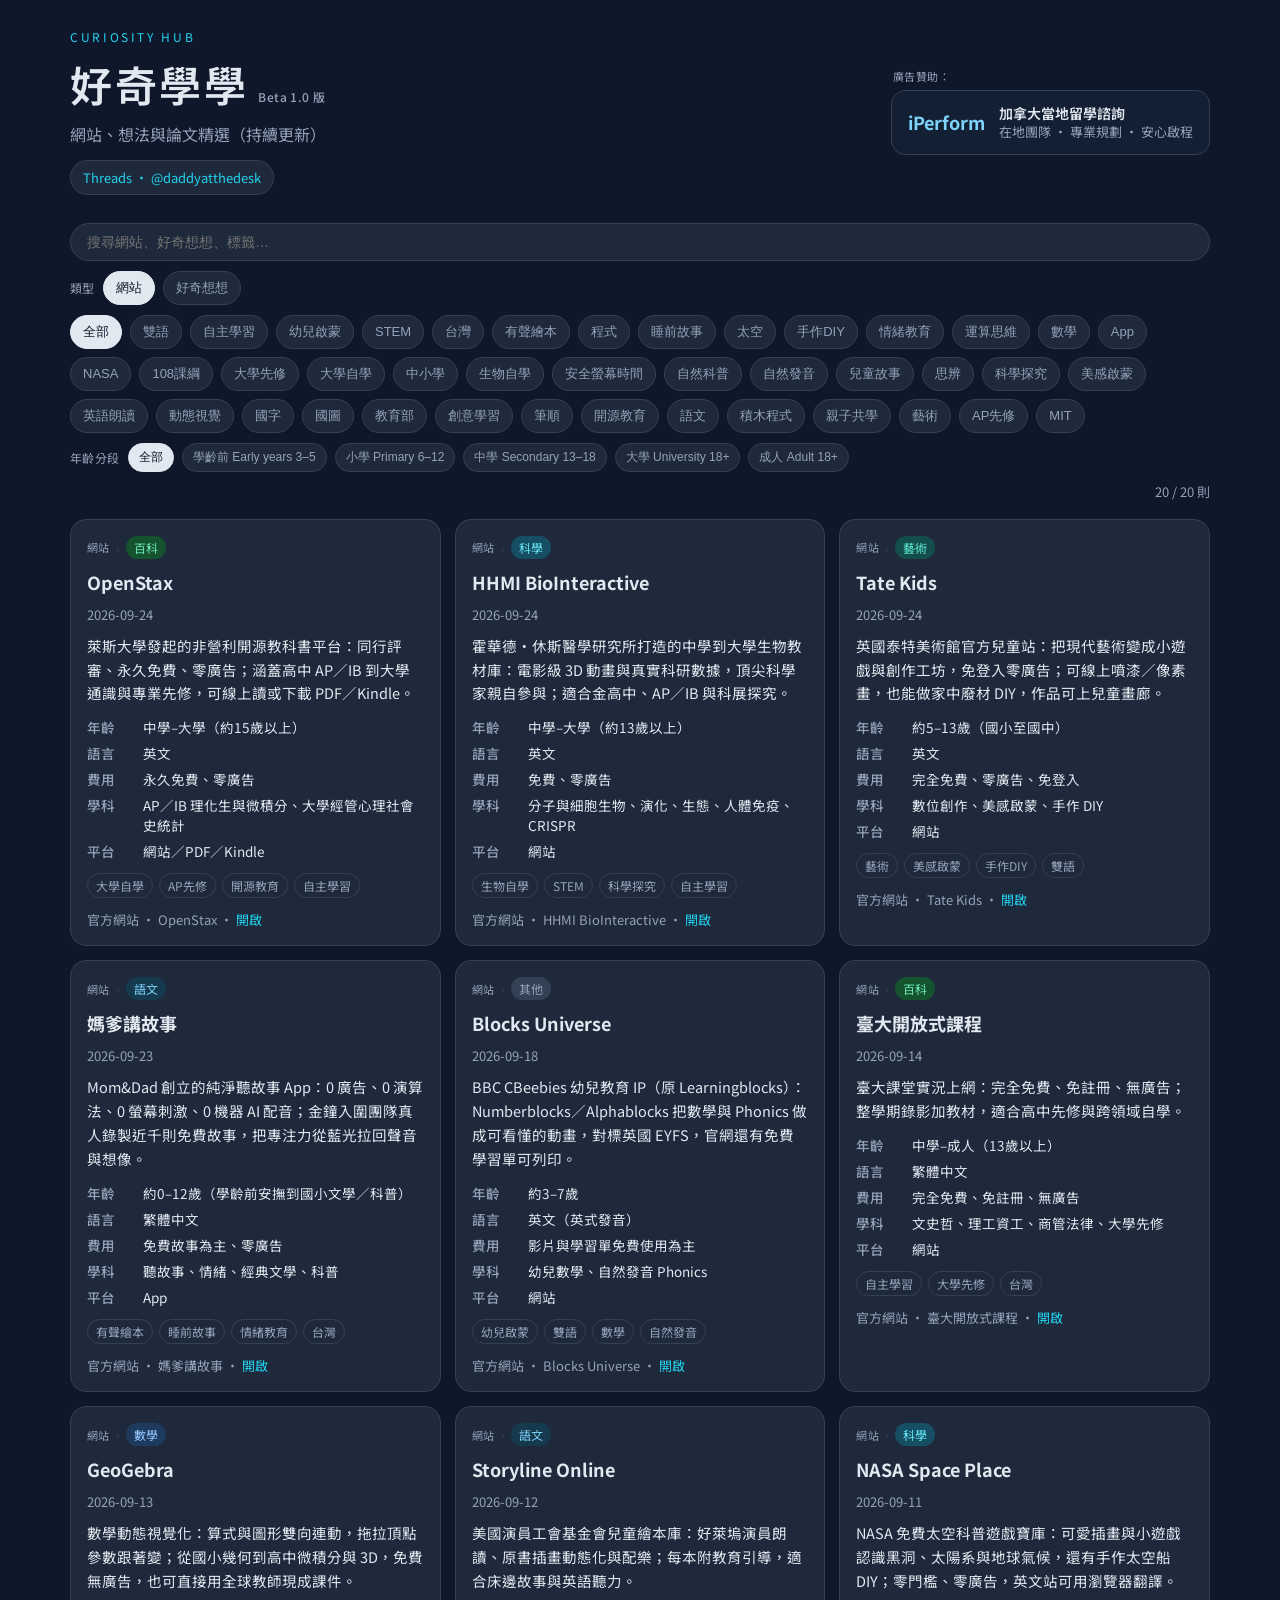
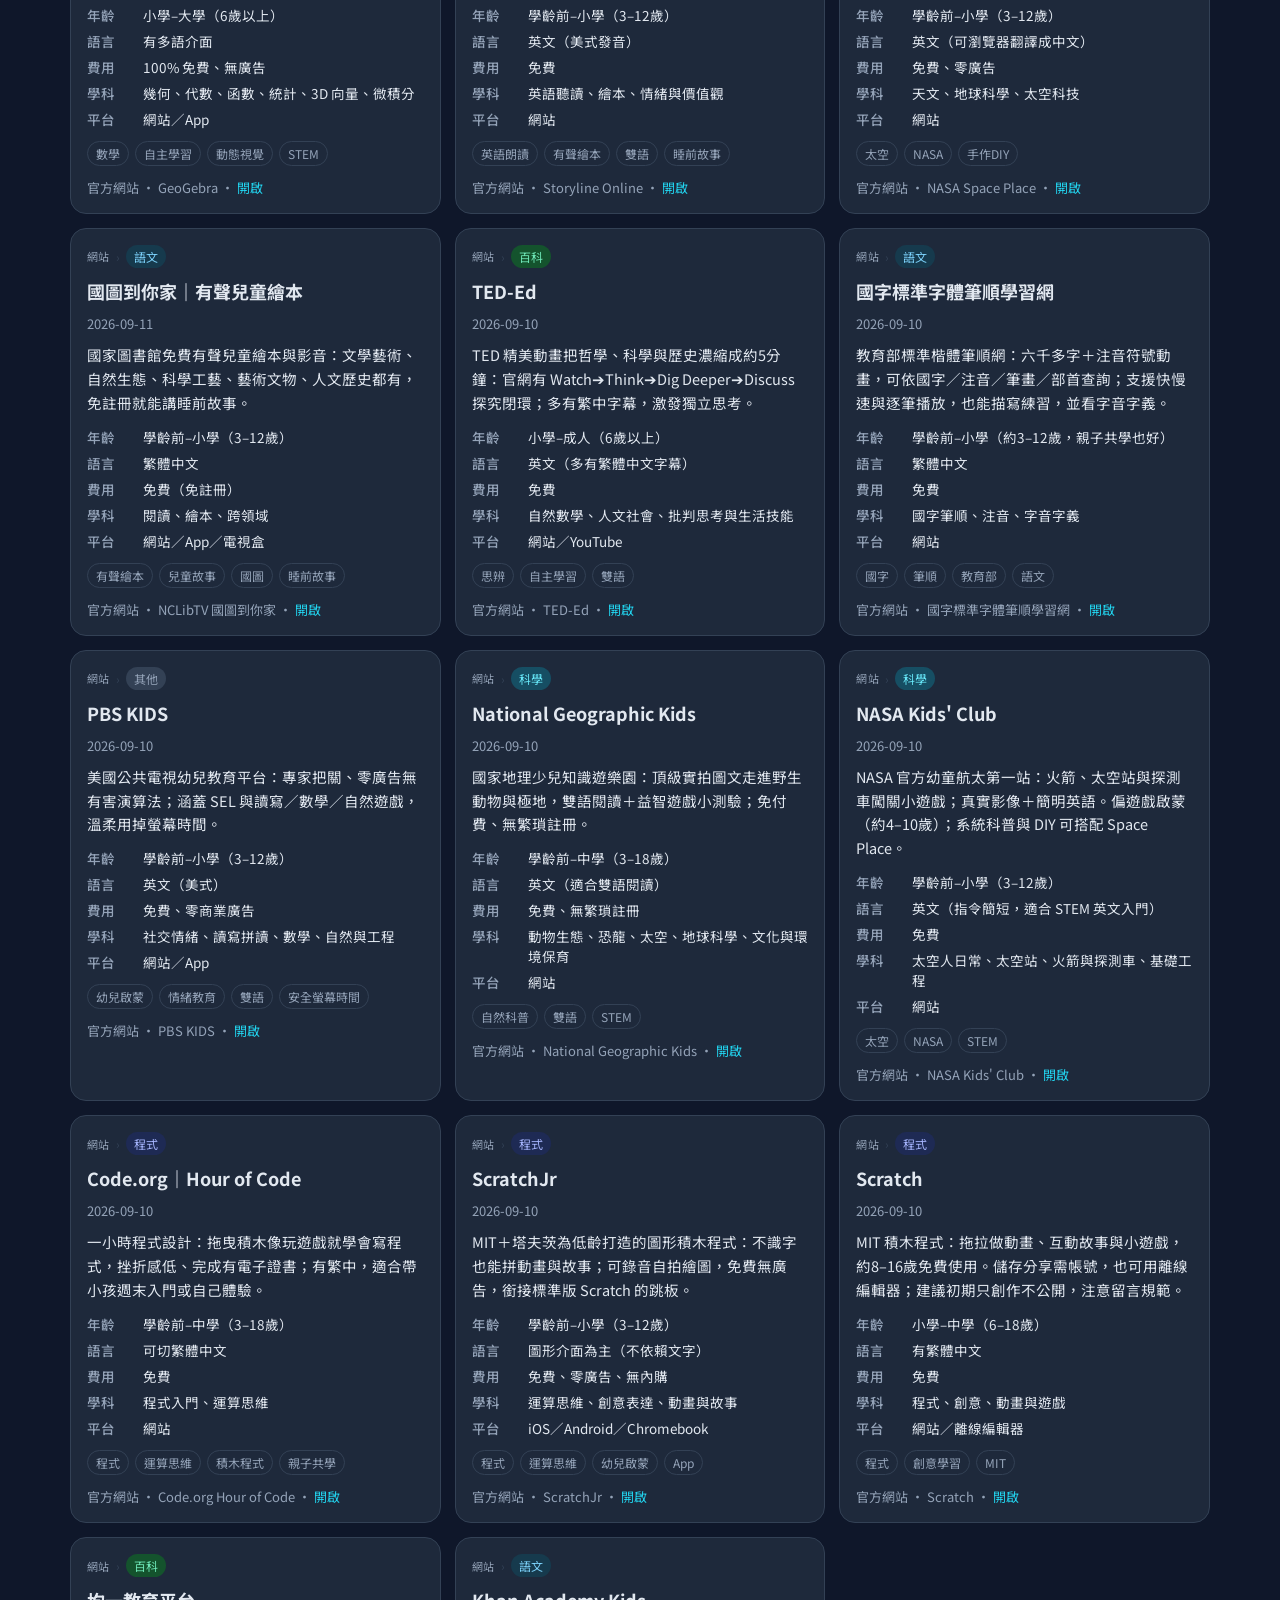
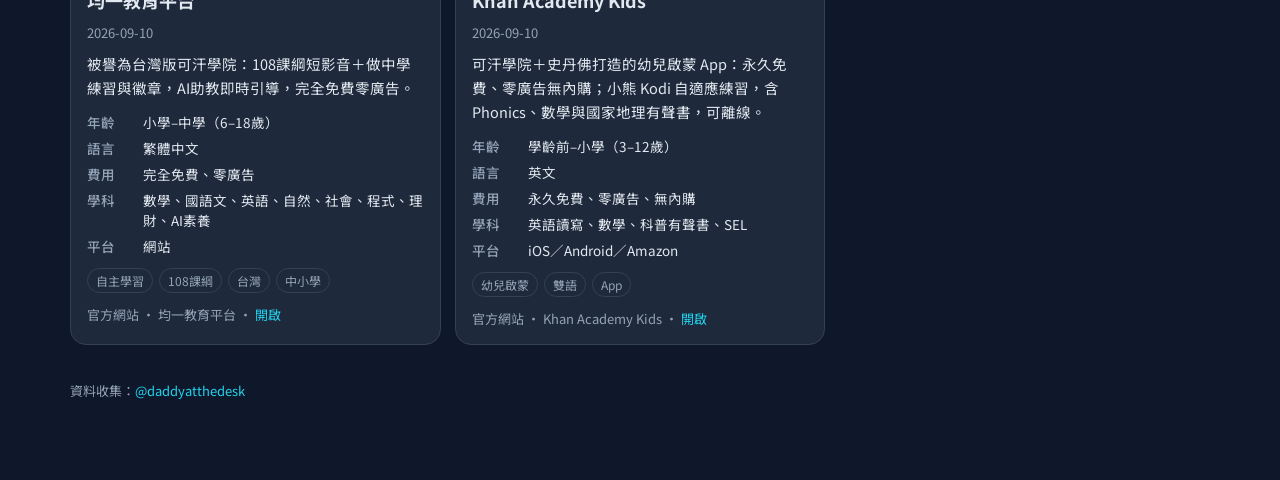
==== index.html @ 2dad5dd7 "feat: 上架 HHMI BioInteractive 與 OpenStax（Threads 今日已刊） 每日輪播同步：Threads @daddyatthedesk 已刊登兩站，設為 recomm" ====
<!DOCTYPE html>
<html lang="zh-Hant">
<head>
  <meta charset="UTF-8" />
  <meta name="viewport" content="width=device-width, initial-scale=1" />
  <title>好奇學學 · Curiosity Hub</title>
  <meta name="description" content="兒童、中小學自學與知識網站精選（持續更新）" />
  <link rel="canonical" href="https://curiosityhub.webca.com/" />
  <meta property="og:type" content="website" />
  <meta property="og:site_name" content="好奇學學 Curiosity Hub" />
  <meta property="og:locale" content="zh_TW" />
  <meta property="og:url" content="https://curiosityhub.webca.com/" />
  <meta property="og:title" content="好奇學學 · Curiosity Hub" />
  <meta property="og:description" content="兒童、中小學自學與知識網站精選（持續更新）" />
  <meta property="og:image" content="https://curiosityhub.webca.com/og.jpg" />
  <meta property="og:image:type" content="image/jpeg" />
  <meta property="og:image:width" content="1200" />
  <meta property="og:image:height" content="630" />
  <meta property="og:image:alt" content="Curiosity Hub 好奇學學" />
  <meta name="twitter:card" content="summary_large_image" />
  <meta name="twitter:title" content="好奇學學 · Curiosity Hub" />
  <meta name="twitter:description" content="兒童、中小學自學與知識網站精選（持續更新）" />
  <meta name="twitter:image" content="https://curiosityhub.webca.com/og.jpg" />
  <link rel="preconnect" href="https://fonts.googleapis.com" />
  <link rel="preconnect" href="https://fonts.gstatic.com" crossorigin />
  <link href="https://fonts.googleapis.com/css2?family=Noto+Sans+TC:wght@400;500;600;700&display=swap" rel="stylesheet" />
  <link rel="stylesheet" href="styles.css?v=54" />
  <script type="text/javascript">
    (function(c,l,a,r,i,t,y){
      c[a]=c[a]||function(){(c[a].q=c[a].q||[]).push(arguments)};
      t=l.createElement(r);t.async=1;t.src="https://www.clarity.ms/tag/"+i;
      y=l.getElementsByTagName(r)[0];y.parentNode.insertBefore(t,y);
    })(window, document, "clarity", "script", "ykyc9cb3dd");
  </script>
</head>
<body>
  <div class="wrap">
    <header>
      <div class="brand">
        <div class="kicker">CURIOSITY HUB</div>
        <div class="title-row">
          <h1>好奇學學</h1>
          <span class="beta">Beta 1.0 版</span>
        </div>
        <p class="subtitle">網站、想法與論文精選（持續更新）</p>
        <a class="social" href="https://www.threads.com/@daddyatthedesk" target="_blank" rel="noopener">Threads · @daddyatthedesk</a>
      </div>
      <div class="partner-wrap">
        <span class="partner-kicker">廣告贊助：</span>
        <a class="partner" href="https://www.iperform.com/?utm_source=curiosityhub" target="_blank" rel="noopener">
          <span class="partner-name">iPerform</span>
          <span class="partner-copy">
            <strong>加拿大當地留學諮詢</strong>
            在地團隊 · 專業規劃 · 安心啟程
          </span>
        </a>
      </div>
    </header>
    <div class="toolbar">
      <input class="search" id="q" placeholder="搜尋網站、好奇想想、標籤…" />
      <div class="kind-row">
        <span class="age-label">類型</span>
        <div class="chips kinds" id="kinds"></div>
      </div>
      <div class="chips" id="chips"></div>
      <div class="age-row" id="ageRow">
        <span class="age-label">年齡分段</span>
        <div class="chips ages" id="ages"></div>
      </div>
      <div class="stats" id="stats"></div>
    </div>
    <div class="list" id="list"></div>
    <footer>資料收集：<a href="https://www.threads.com/@daddyatthedesk" target="_blank" rel="noopener">@daddyatthedesk</a></footer>
  </div>
  <script src="app.js?v=54"></script>
</body>
</html>
---- styles.css ----
:root {
  --bg: #0f172a;
  --paper: #1e293b;
  --ink: #e2e8f0;
  --muted: #94a3b8;
  --line: #334155;
  --accent: #22d3ee;
  --accent-soft: #164e63;
  --科學: #67e8f9;
  --數學: #93c5fd;
  --語文: #7dd3fc;
  --社會: #c4b5fd;
  --藝術: #5eead4;
  --程式: #a5b4fc;
  --百科: #6ee7b7;
  --其他: #94a3b8;
}
* { box-sizing: border-box; }
html, body { margin: 0; padding: 0; }
html { color-scheme: dark; }
body {
  font-family: "Noto Sans TC", "PingFang TC", "Helvetica Neue", Arial, sans-serif;
  background: radial-gradient(1200px 600px at 10% -10%, #1e3a4c 0%, transparent 55%), var(--bg);
  color: var(--ink);
  min-height: 100vh;
}
.wrap { max-width: 1180px; margin: 0 auto; padding: 28px 20px 80px; }
header { margin-bottom: 28px; display: flex; align-items: center; justify-content: space-between; gap: 20px; }
.brand { min-width: 0; flex: 0 1 auto; }
.partner-wrap { margin-left: auto; min-width: 280px; max-width: 420px; }
.partner-kicker { display: block; font-family: "Noto Sans TC", "PingFang TC", "Helvetica Neue", Arial, sans-serif; font-size: 11px; color: var(--muted); letter-spacing: 0.04em; margin: 0 0 6px 2px; }
.partner { display: flex; align-items: center; gap: 14px; text-decoration: none; color: var(--ink); background: #132033; border: 1px solid var(--line); border-radius: 14px; padding: 12px 16px; }
.partner-name { font-family: "Noto Sans TC", "PingFang TC", "Helvetica Neue", Arial, sans-serif; font-size: 18px; font-weight: 700; color: #7dd3fc; white-space: nowrap; }
.partner-copy { font-family: "Noto Sans TC", "PingFang TC", "Helvetica Neue", Arial, sans-serif; font-size: 13px; color: var(--muted); line-height: 1.45; }
.partner-copy strong { display: block; color: var(--ink); font-weight: 600; font-size: 14px; }
.partner:hover { border-color: var(--accent); }
.social { display: inline-block; font-family: "Noto Sans TC", "PingFang TC", "Helvetica Neue", Arial, sans-serif; font-size: 13px; color: var(--accent); text-decoration: none; border: 1px solid var(--line); background: var(--paper); border-radius: 999px; padding: 7px 12px; white-space: nowrap; margin-top: 12px; }
.kicker { letter-spacing: 0.22em; text-transform: uppercase; font-size: 12px; color: var(--accent); font-family: "Noto Sans TC", "PingFang TC", "Helvetica Neue", Arial, sans-serif; margin-bottom: 8px; }
.title-row { display: flex; align-items: baseline; gap: 10px; flex-wrap: wrap; margin: 0 0 8px; }
h1 { font-size: 42px; font-weight: 600; margin: 0; letter-spacing: 0.06em; }
.beta {
  font-family: "Noto Sans TC", "PingFang TC", "Helvetica Neue", Arial, sans-serif;
  font-size: 12px;
  font-weight: 500;
  color: var(--muted);
  letter-spacing: 0.04em;
  white-space: nowrap;
}
.subtitle { color: var(--muted); font-size: 16px; line-height: 1.6; margin: 0; }
.toolbar { display: flex; flex-wrap: wrap; gap: 10px; align-items: center; margin: 28px 0 18px; font-family: "Noto Sans TC", "PingFang TC", "Helvetica Neue", Arial, sans-serif; }
.search { flex: 1 1 240px; border: 1px solid var(--line); background: var(--paper); border-radius: 999px; padding: 10px 16px; font-size: 14px; color: var(--ink); outline: none; }
.chips { display: flex; flex-wrap: wrap; gap: 8px; flex: 1 1 100%; }
.chip { border: 1px solid var(--line); background: var(--paper); color: var(--muted); border-radius: 999px; padding: 7px 12px; font-size: 13px; cursor: pointer; }
.chip.active { background: var(--ink); color: var(--bg); border-color: var(--ink); }
.kind-row, .age-row { width: 100%; display: flex; flex-wrap: wrap; gap: 8px; align-items: center; }
.age-label { font-size: 12px; color: var(--muted); letter-spacing: 0.04em; white-space: nowrap; }
.chips.kinds, .chips.ages { width: auto; flex: 1; }
.chips.ages .chip { font-size: 12px; padding: 5px 10px; }
.stats { color: var(--muted); font-size: 13px; margin-left: auto; }
.list { display: grid; grid-template-columns: repeat(3, minmax(0, 1fr)); gap: 14px; }
@media (max-width: 900px) {
  .list { grid-template-columns: repeat(2, minmax(0, 1fr)); }
  header { flex-wrap: wrap; align-items: flex-start; }
  .partner-wrap { flex: 1 1 100%; margin-left: 0; max-width: none; }
}
@media (max-width: 560px) { .list { grid-template-columns: 1fr; } }
.card { background: var(--paper); border: 1px solid var(--line); border-radius: 16px; padding: 16px; min-width: 0; }
.card-top { display: flex; gap: 10px; align-items: baseline; flex-wrap: wrap; }
.badge-path { display: inline-flex; align-items: center; gap: 6px; }
.path-kind { font-family: "Noto Sans TC", "PingFang TC", "Helvetica Neue", Arial, sans-serif; font-size: 11px; color: var(--muted); letter-spacing: 0.04em; }
.path-sep { color: var(--line); font-size: 12px; }
.badge { font-family: "Noto Sans TC", "PingFang TC", "Helvetica Neue", Arial, sans-serif; font-size: 12px; padding: 3px 8px; border-radius: 999px; background: var(--accent-soft); color: var(--accent); }
.badge.科學 { background: #164e63; color: var(--科學); }
.badge.數學 { background: #1e3a5f; color: var(--數學); }
.badge.語文 { background: #163a4d; color: var(--語文); }
.badge.社會 { background: #2e2654; color: var(--社會); }
.badge.藝術 { background: #134e4a; color: var(--藝術); }
.badge.程式 { background: #1e2a54; color: var(--程式); }
.badge.百科 { background: #14532d; color: var(--百科); }
.badge.其他 { background: #334155; color: var(--其他); }
.badge.想想 { background: #3b2a12; color: #fbbf24; }
.title { font-size: 18px; margin: 0; flex: 1 1 100%; }
.title a { color: inherit; text-decoration: none; }
.title a:hover { color: var(--accent); }
.date { color: var(--muted); font-size: 13px; font-family: "Noto Sans TC", "PingFang TC", "Helvetica Neue", Arial, sans-serif; }
.summary { margin: 10px 0 0; line-height: 1.65; font-size: 14.5px; }
.more { margin: 10px 0 0; font-family: "Noto Sans TC", "PingFang TC", "Helvetica Neue", Arial, sans-serif; font-size: 13px; }
.more a { color: var(--accent); text-decoration: none; }
.facts { margin-top: 12px; display: grid; gap: 6px; font-family: "Noto Sans TC", "PingFang TC", "Helvetica Neue", Arial, sans-serif; font-size: 13.5px; }
.facts div { display: grid; grid-template-columns: 48px 1fr; gap: 8px; }
.facts b { color: var(--muted); font-weight: 500; }
.tags { margin-top: 12px; display: flex; gap: 6px; flex-wrap: wrap; }
.tag { font-size: 12px; color: var(--muted); border: 1px solid var(--line); border-radius: 999px; padding: 3px 8px; font-family: "Noto Sans TC", "PingFang TC", "Helvetica Neue", Arial, sans-serif; background: transparent; cursor: pointer; }
.source { margin-top: 12px; font-size: 13px; color: var(--muted); }
.source a { color: var(--accent); text-decoration: none; }
.empty { grid-column: 1 / -1; background: var(--paper); border: 1px dashed var(--line); border-radius: 16px; padding: 36px 24px; text-align: center; }
footer { margin-top: 36px; color: var(--muted); font-size: 13px; }
footer a { color: var(--accent); text-decoration: none; }
.reader-wrap { max-width: 680px; padding-top: 8px; }
.back { margin: 0 0 18px; font-family: "Noto Sans TC", "PingFang TC", "Helvetica Neue", Arial, sans-serif; font-size: 14px; }
.back a { color: var(--accent); text-decoration: none; }
.reader h1 { font-size: 30px; line-height: 1.4; margin: 12px 0 10px; letter-spacing: 0.02em; font-weight: 600; }
.share-row { display: flex; flex-wrap: wrap; gap: 8px; margin: 0 0 18px; }
.share-btn {
  font-family: "Noto Sans TC", "PingFang TC", "Helvetica Neue", Arial, sans-serif;
  font-size: 13px;
  color: var(--accent);
  background: var(--paper);
  border: 1px solid var(--line);
  border-radius: 999px;
  padding: 6px 12px;
  cursor: pointer;
}
.share-btn:hover { border-color: var(--accent); }
.share-btn.done { color: #6ee7b7; border-color: #14532d; }
.article-body { font-size: 17.5px; line-height: 1.95; margin-top: 8px; letter-spacing: 0.02em; color: #e8eef6; }
.article-body p { margin: 0 0 1.35em; }
.article-body .thought-lead {
  font-size: 1.18em;
  font-weight: 600;
  line-height: 1.55;
  margin: 1.4em 0 1em;
  color: var(--ink);
}
.article-body .thought-key {
  margin: 1.75em 0 0.65em;
  font-size: 1.05em;
  line-height: 1.6;
}
.article-body .thought-key strong { font-weight: 700; }

.article-body .thought-table-wrap { overflow-x: auto; margin: 0 0 1.35em; }
.article-body .thought-table {
  width: 100%; border-collapse: collapse; font-size: 0.92em; line-height: 1.55;
}
.article-body .thought-table th,
.article-body .thought-table td {
  border: 1px solid rgba(255,255,255,0.14); padding: 0.55em 0.7em; text-align: left; vertical-align: top;
}
.article-body .thought-table th { background: rgba(255,255,255,0.06); font-weight: 700; }
.article-body .thought-table td:first-child { font-weight: 600; white-space: nowrap; }

.reader .source {
  margin-top: 2em;
  padding-top: 1.25em;
  border-top: 1px solid var(--line);
  font-size: 14px;
  line-height: 1.6;
}
.reader .facts { margin-bottom: 8px; }
@media (max-width: 560px) {
  .reader h1 { font-size: 26px; }
  .article-body { font-size: 16.5px; line-height: 1.9; }
}
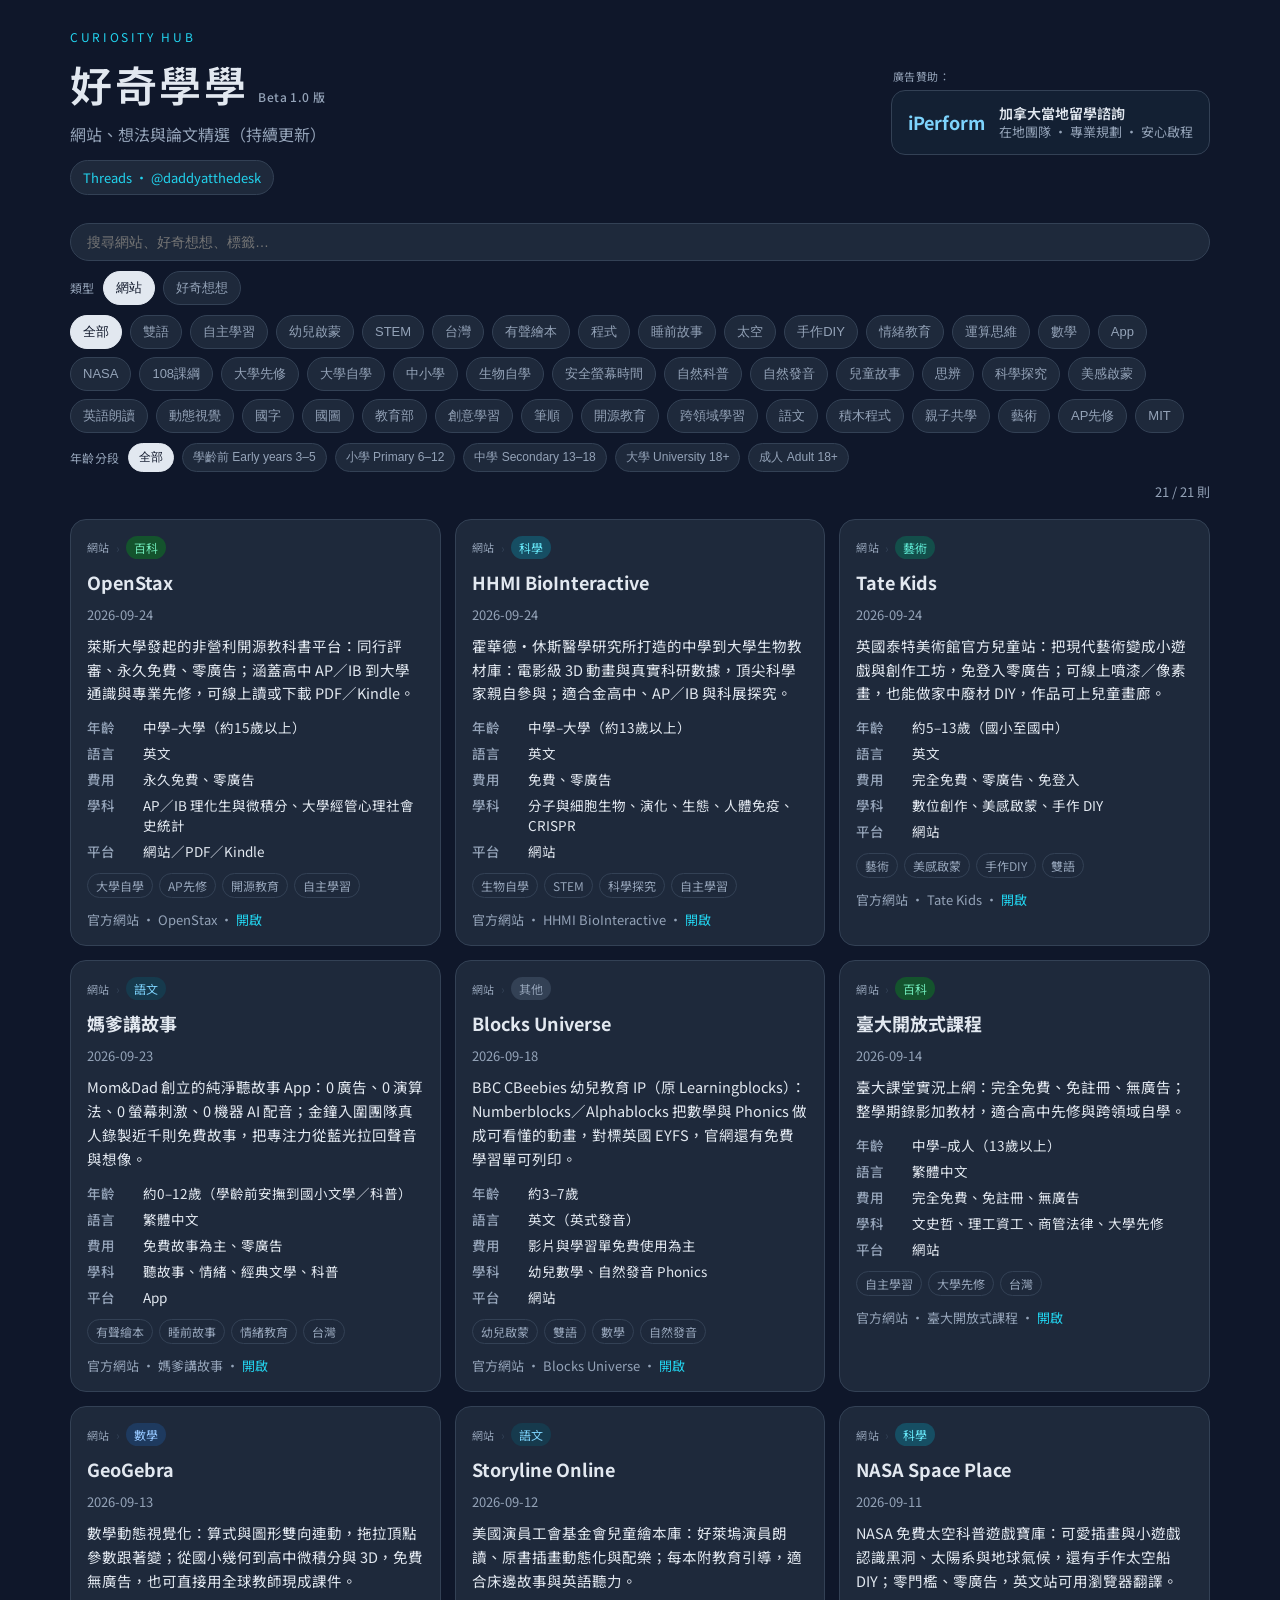
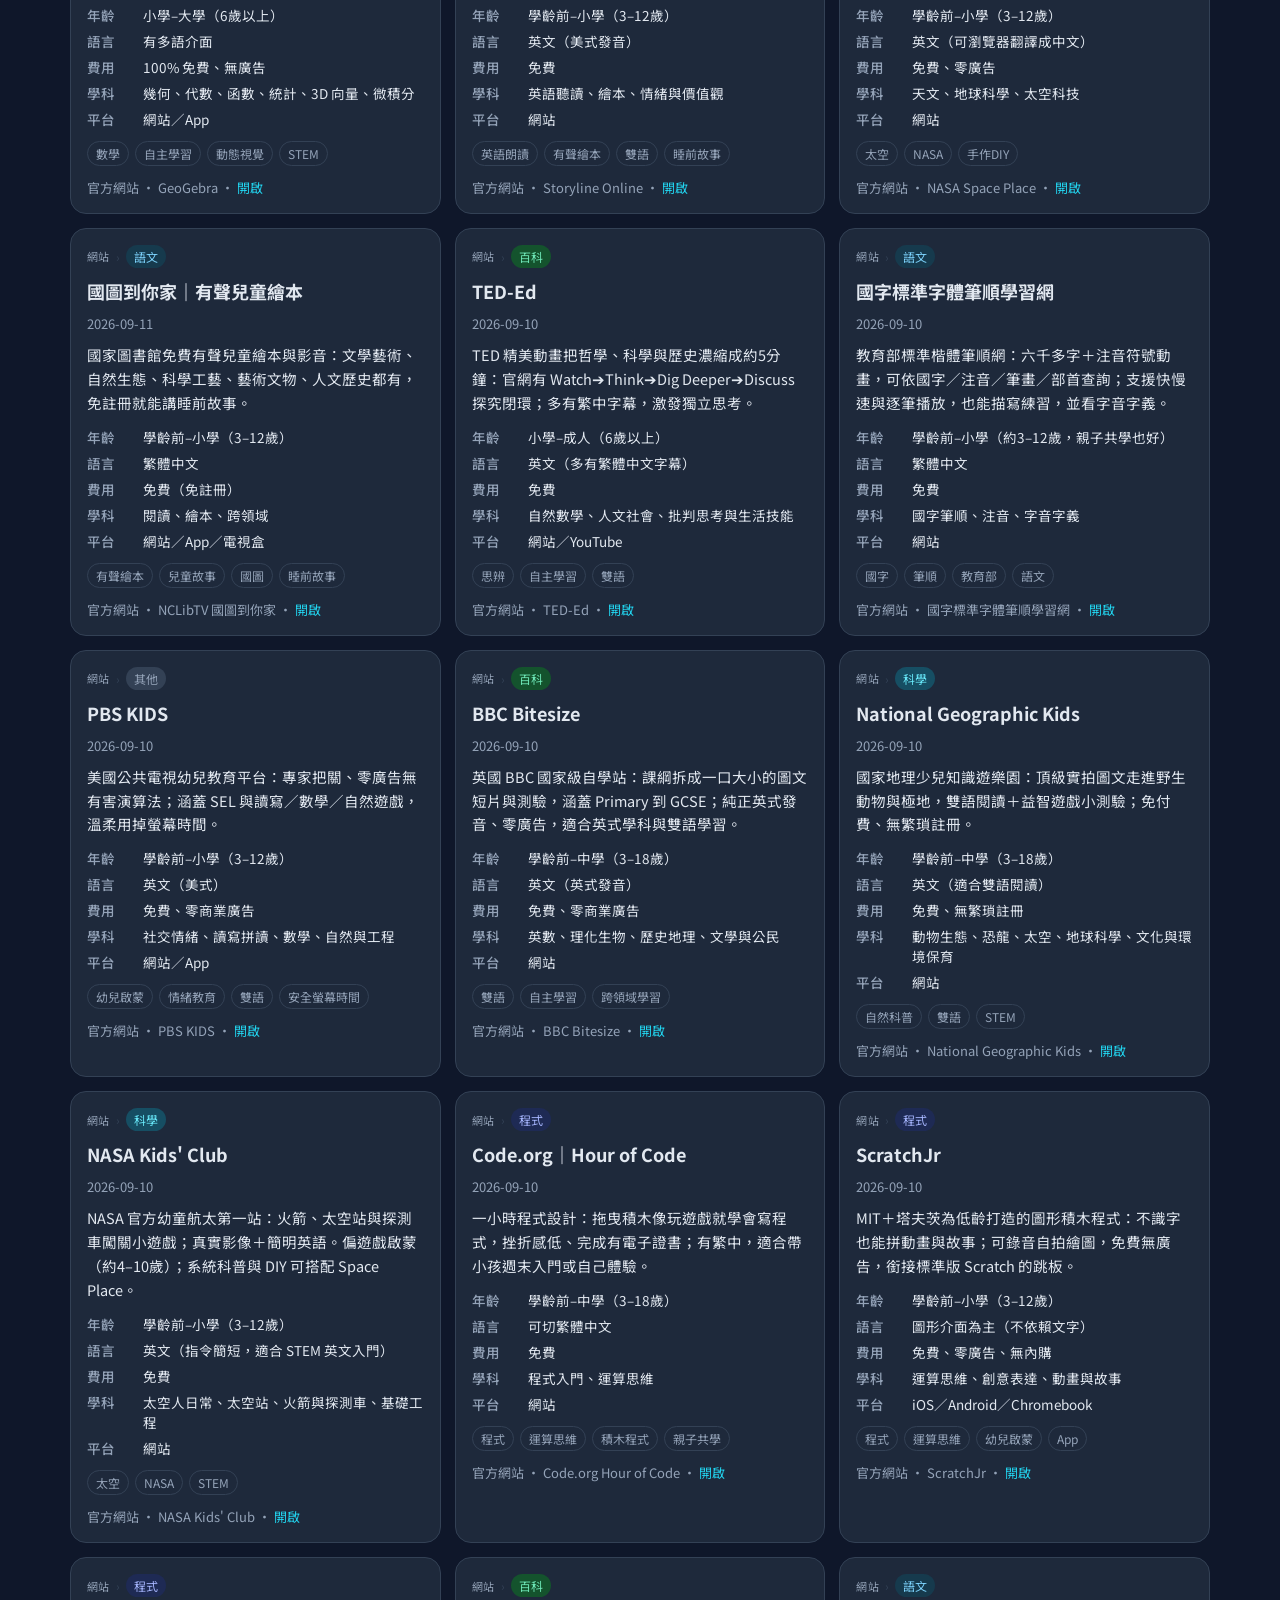
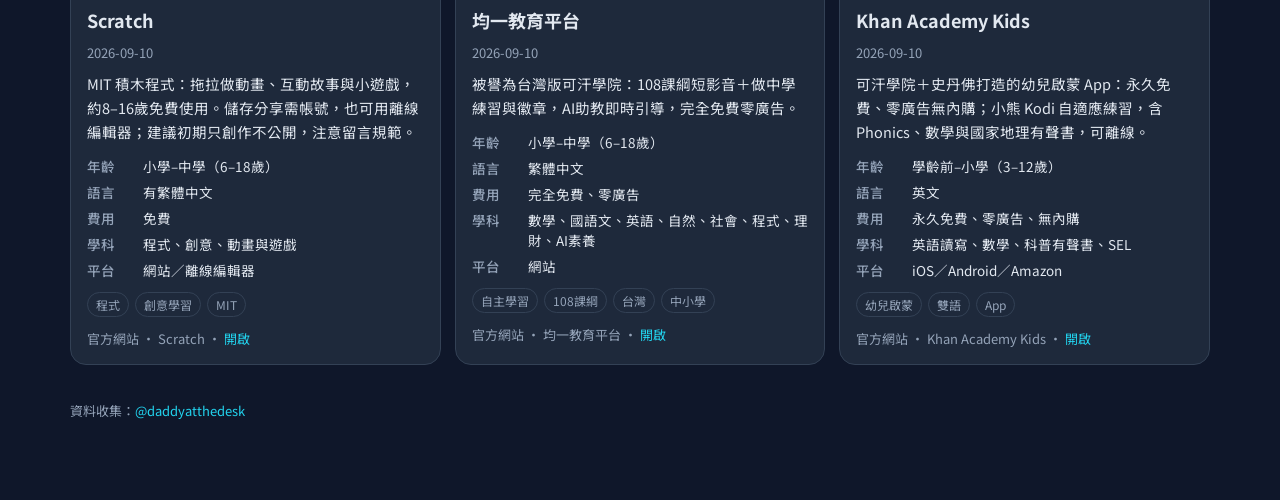
==== commit b3c80e14: "sync: 上線 BBC Bitesize（Threads 輪播） 今晚 @daddyatthedesk 已刊 BBC Bitesize；僅將對應 entry 設為 recommended，未自動下線" ====
--- a/index.html
+++ b/index.html
@@ -24,7 +24,7 @@
   <link rel="preconnect" href="https://fonts.googleapis.com" />
   <link rel="preconnect" href="https://fonts.gstatic.com" crossorigin />
   <link href="https://fonts.googleapis.com/css2?family=Noto+Sans+TC:wght@400;500;600;700&display=swap" rel="stylesheet" />
-  <link rel="stylesheet" href="styles.css?v=54" />
+  <link rel="stylesheet" href="styles.css?v=56" />
   <script type="text/javascript">
     (function(c,l,a,r,i,t,y){
       c[a]=c[a]||function(){(c[a].q=c[a].q||[]).push(arguments)};
@@ -72,6 +72,6 @@
     <div class="list" id="list"></div>
     <footer>資料收集：<a href="https://www.threads.com/@daddyatthedesk" target="_blank" rel="noopener">@daddyatthedesk</a></footer>
   </div>
-  <script src="app.js?v=54"></script>
+  <script src="app.js?v=56"></script>
 </body>
 </html>
--- a/styles.css
+++ b/styles.css
@@ -152,3 +152,5 @@
   .reader h1 { font-size: 26px; }
   .article-body { font-size: 16.5px; line-height: 1.9; }
 }
+
+.thought-hr{border:0;border-top:1px solid rgba(0,0,0,.12);margin:1.25rem 0;}
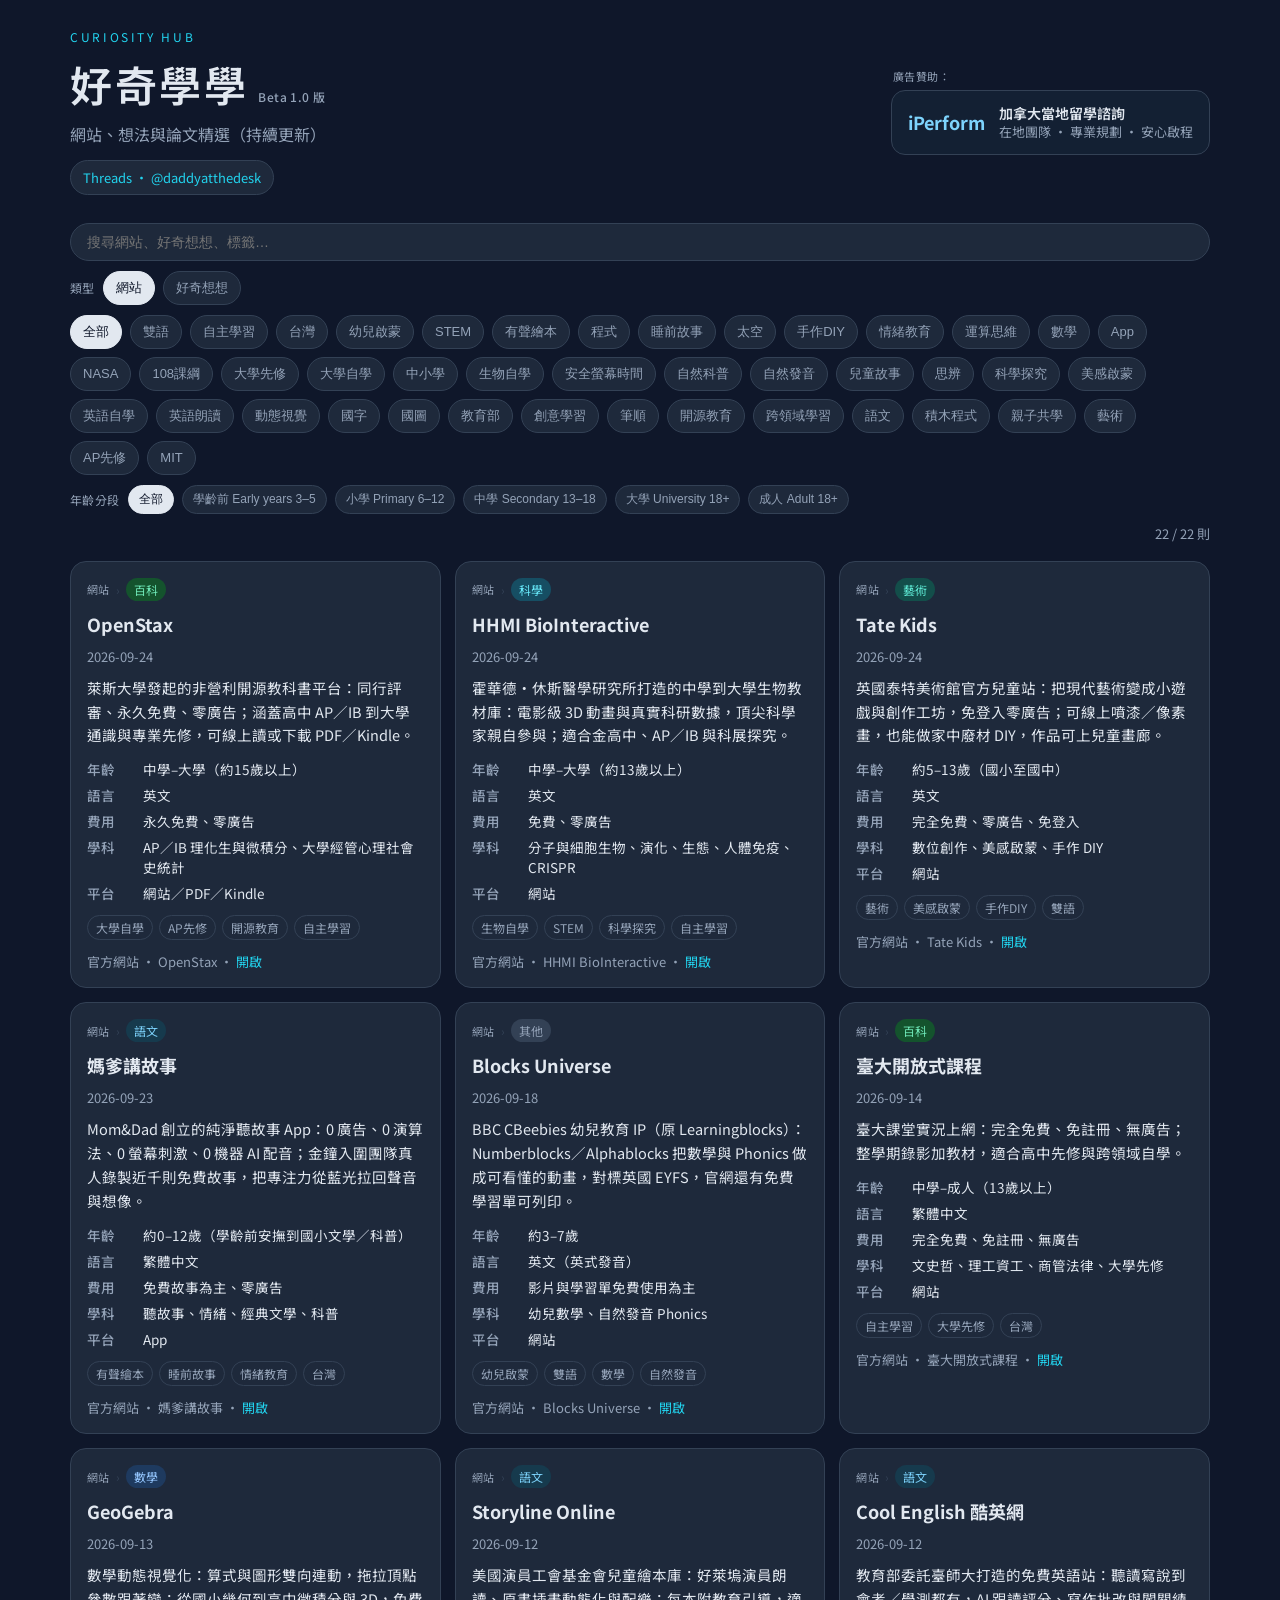
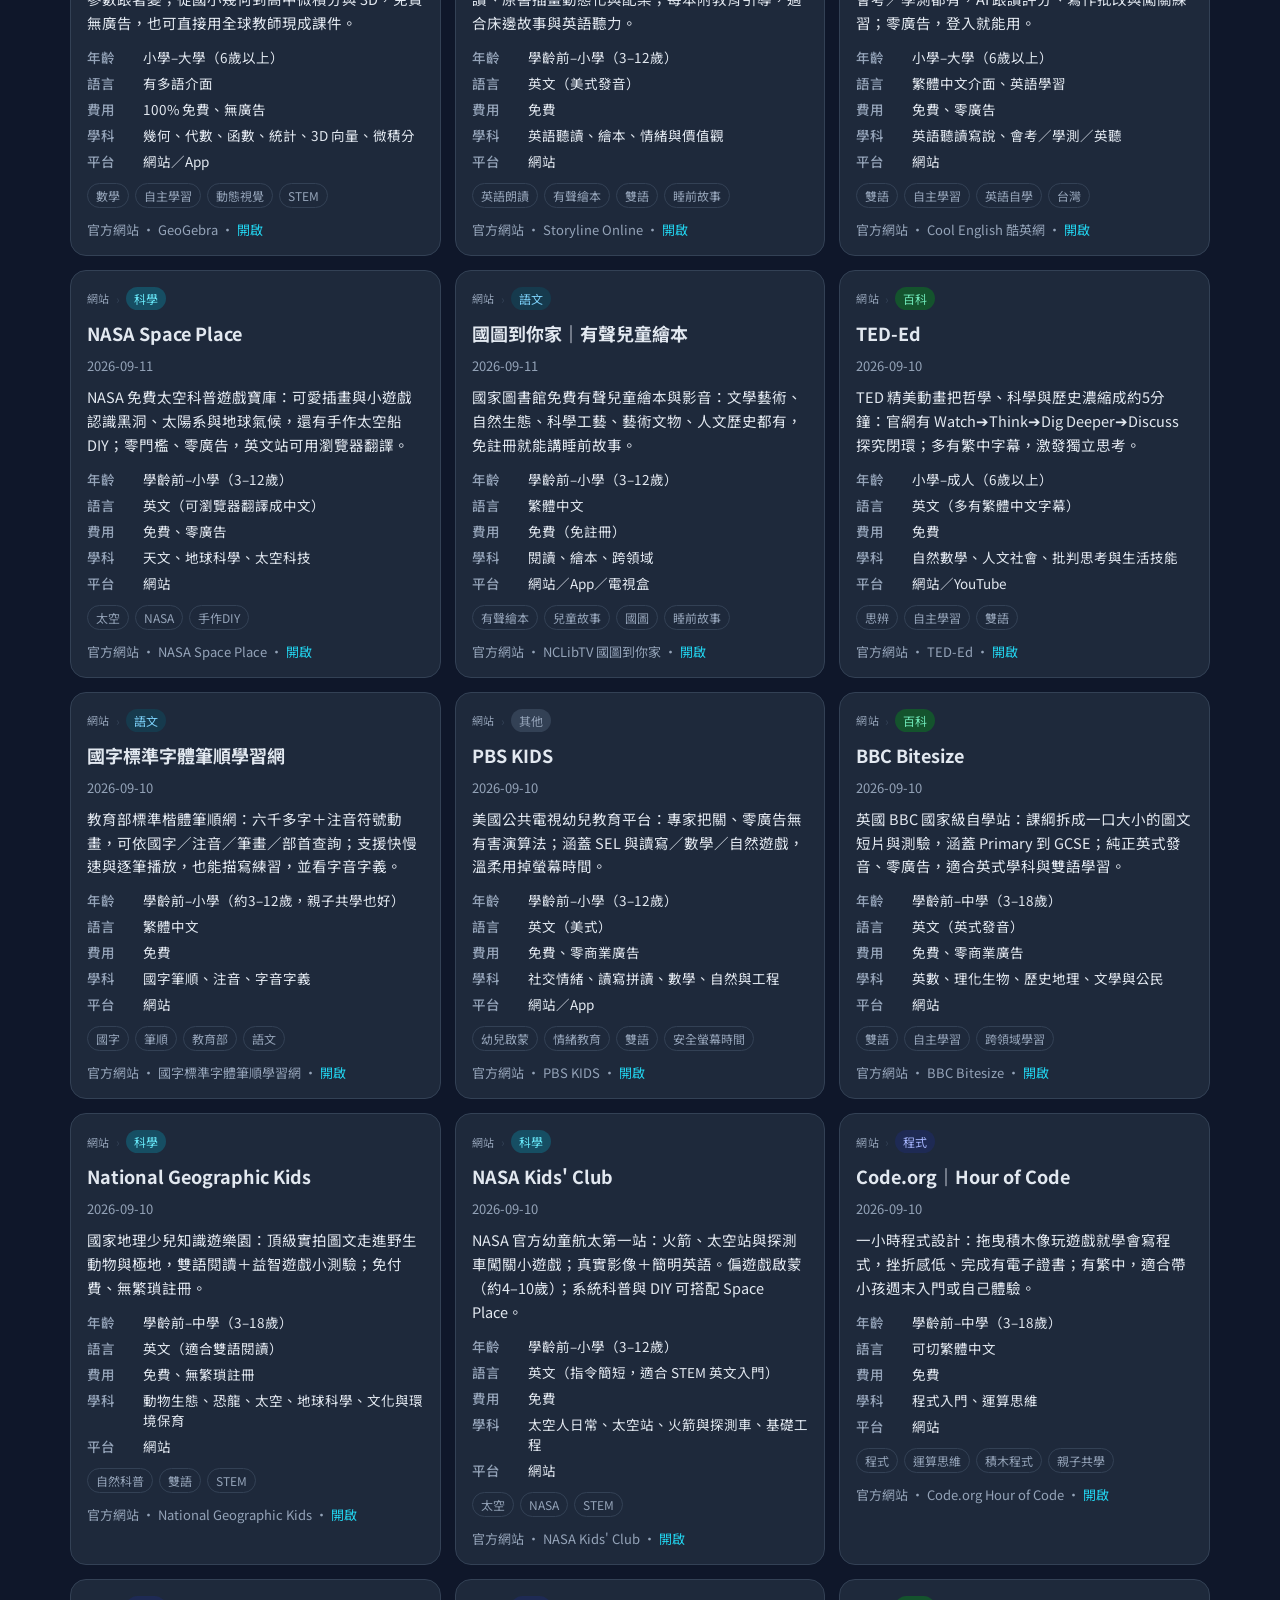
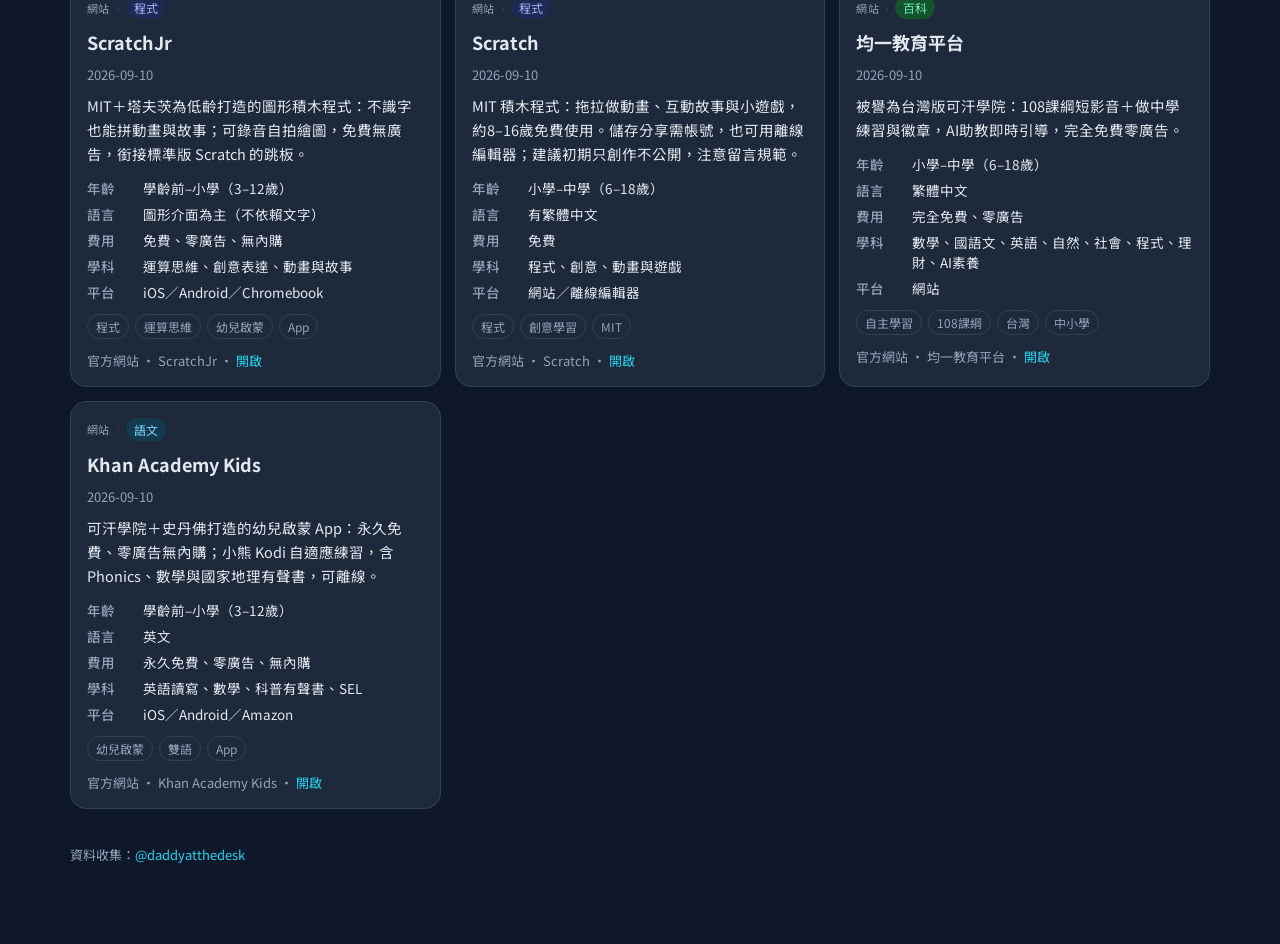
==== commit 42a1e717: "上架 Cool English 酷英網（Threads 輪播同步） 依 @daddyatthedesk 今日刊出的 Cool English 貼文，將 2026-09-12-001 由 offline" ====
--- a/index.html
+++ b/index.html
@@ -24,7 +24,7 @@
   <link rel="preconnect" href="https://fonts.googleapis.com" />
   <link rel="preconnect" href="https://fonts.gstatic.com" crossorigin />
   <link href="https://fonts.googleapis.com/css2?family=Noto+Sans+TC:wght@400;500;600;700&display=swap" rel="stylesheet" />
-  <link rel="stylesheet" href="styles.css?v=56" />
+  <link rel="stylesheet" href="styles.css?v=57" />
   <script type="text/javascript">
     (function(c,l,a,r,i,t,y){
       c[a]=c[a]||function(){(c[a].q=c[a].q||[]).push(arguments)};
@@ -72,6 +72,6 @@
     <div class="list" id="list"></div>
     <footer>資料收集：<a href="https://www.threads.com/@daddyatthedesk" target="_blank" rel="noopener">@daddyatthedesk</a></footer>
   </div>
-  <script src="app.js?v=56"></script>
+  <script src="app.js?v=57"></script>
 </body>
 </html>
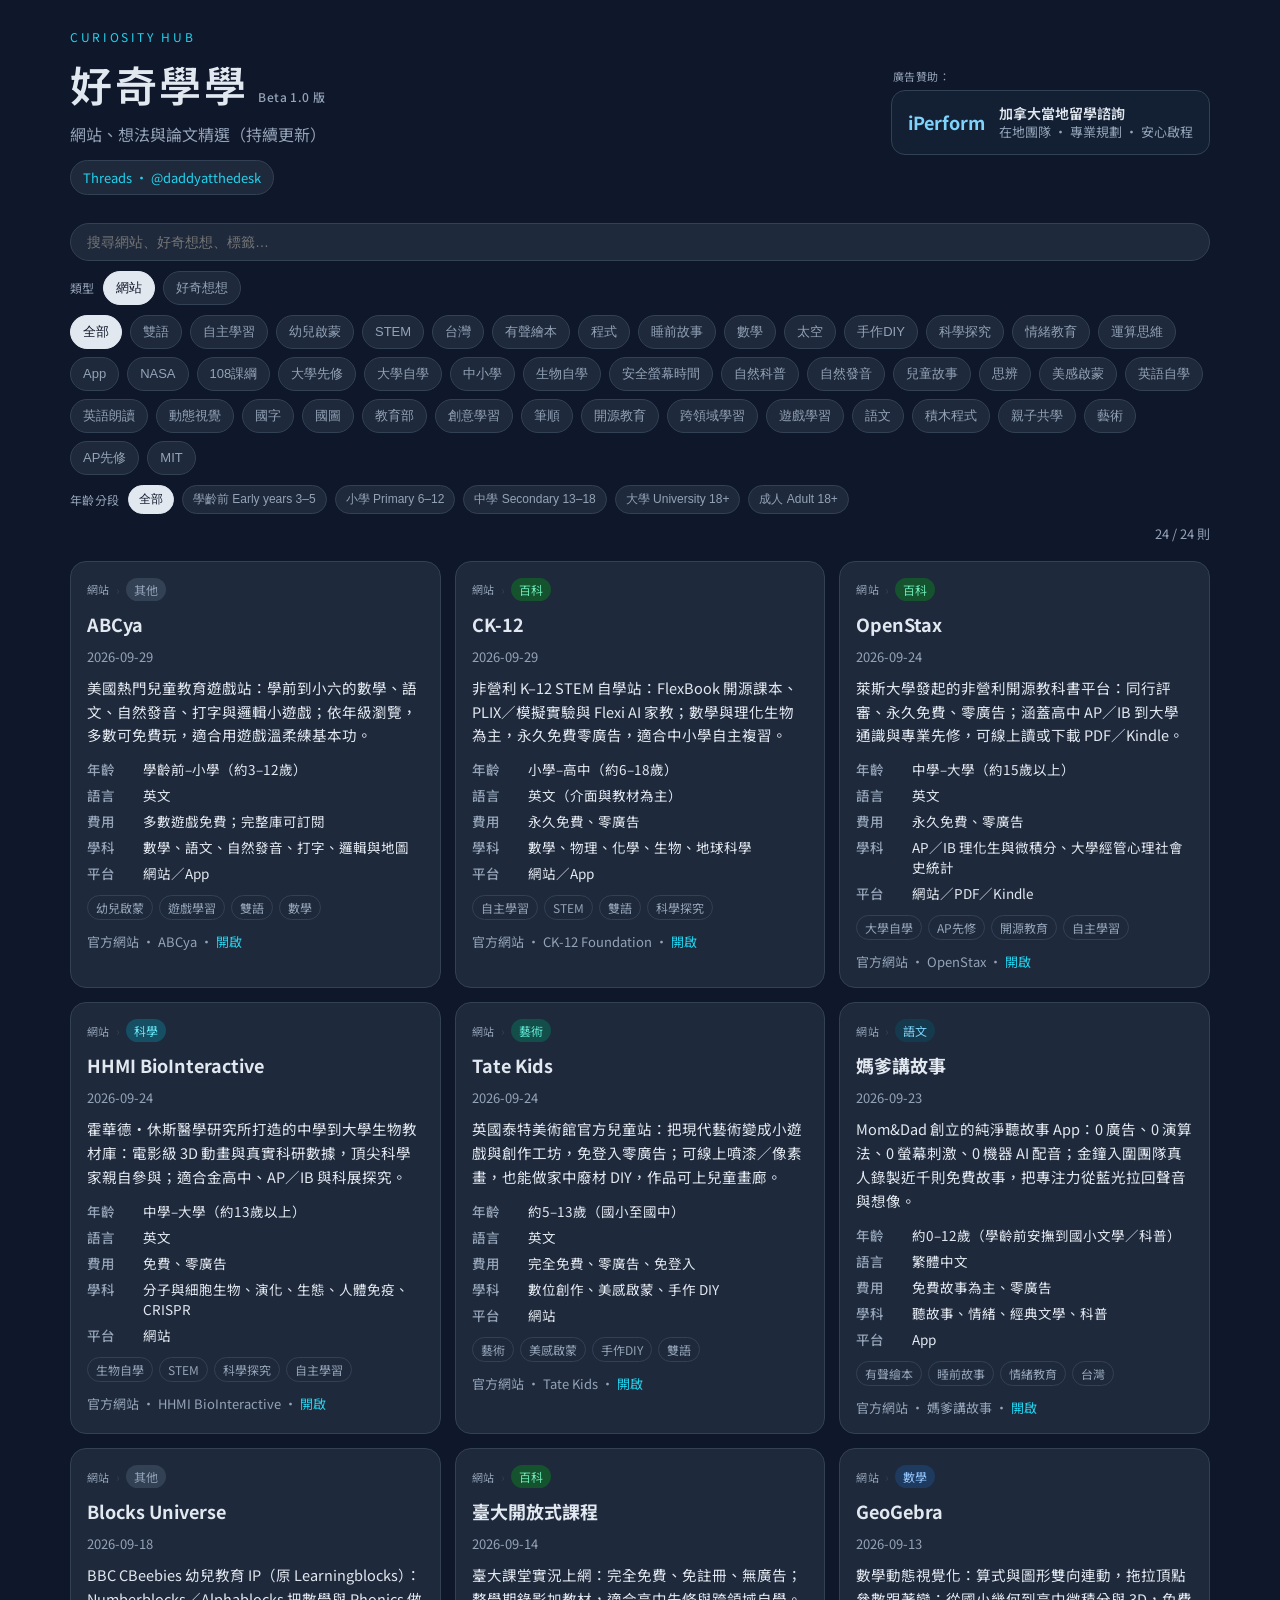
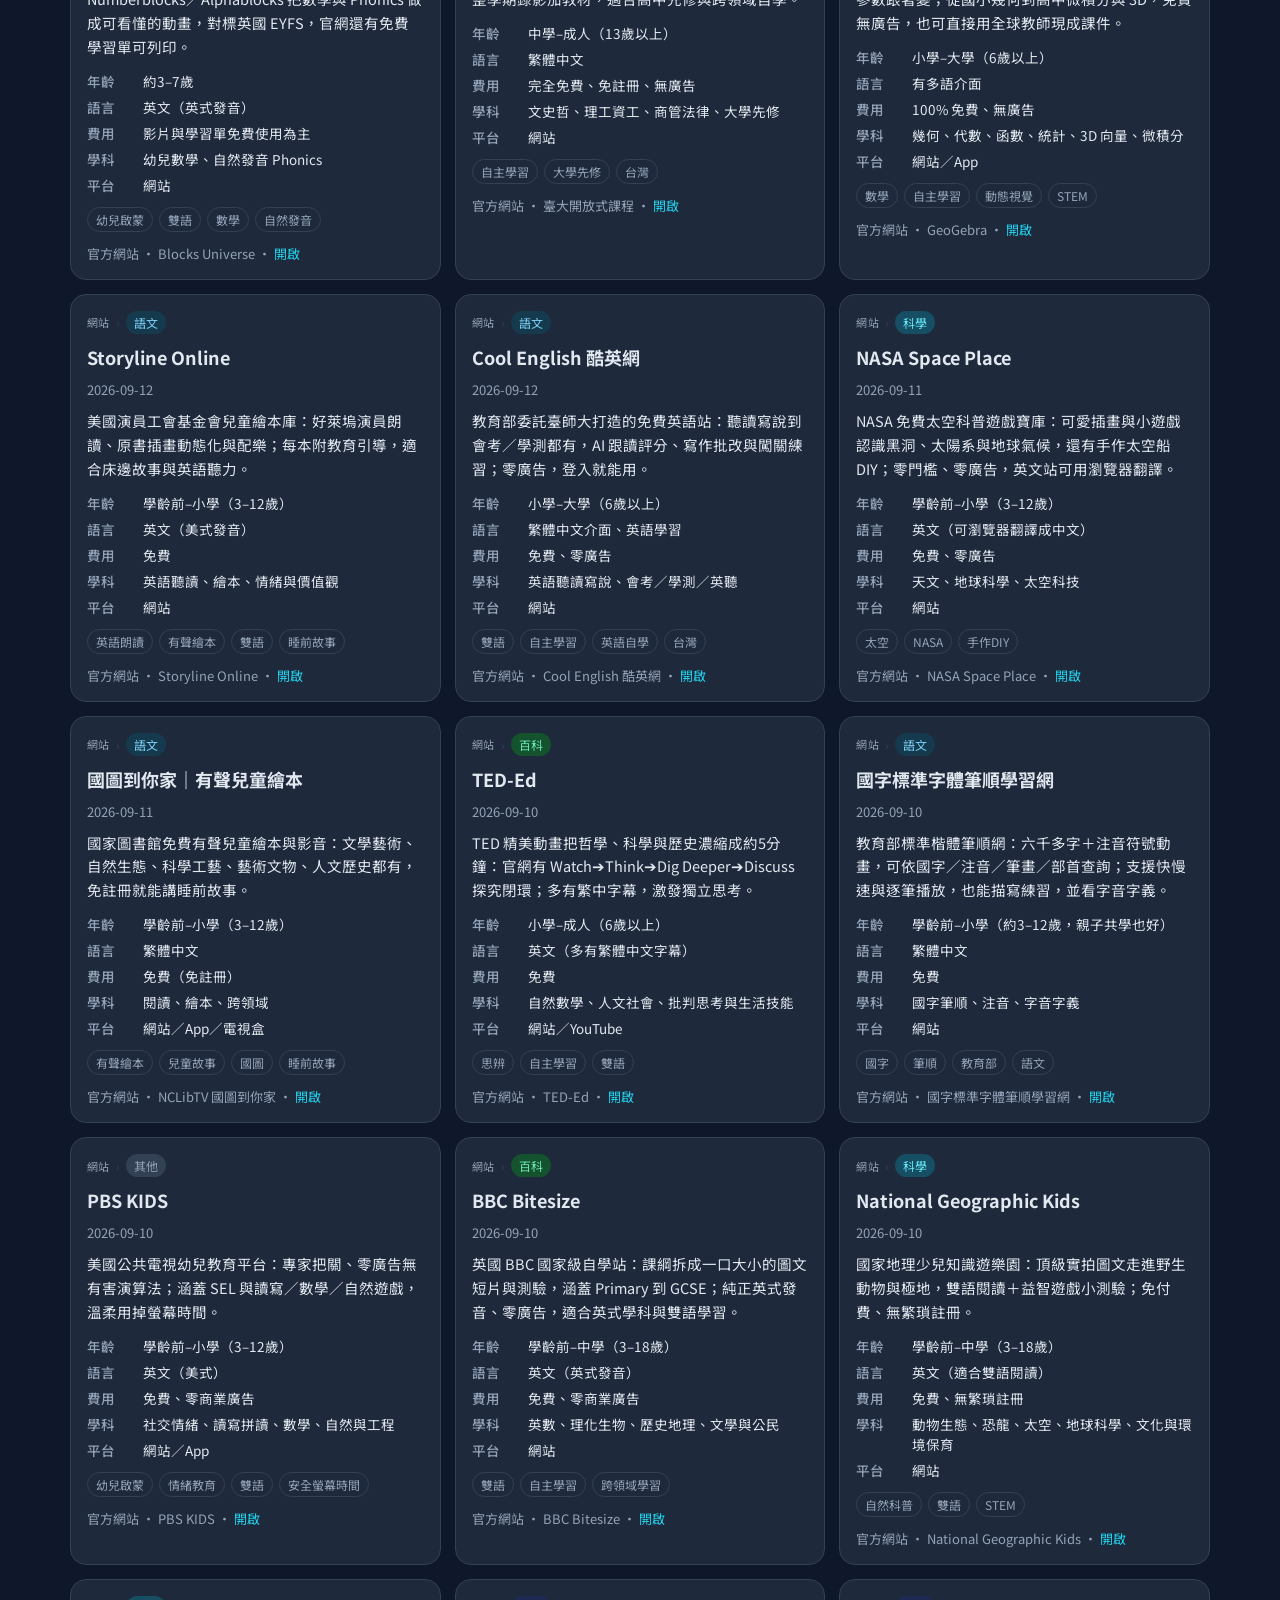
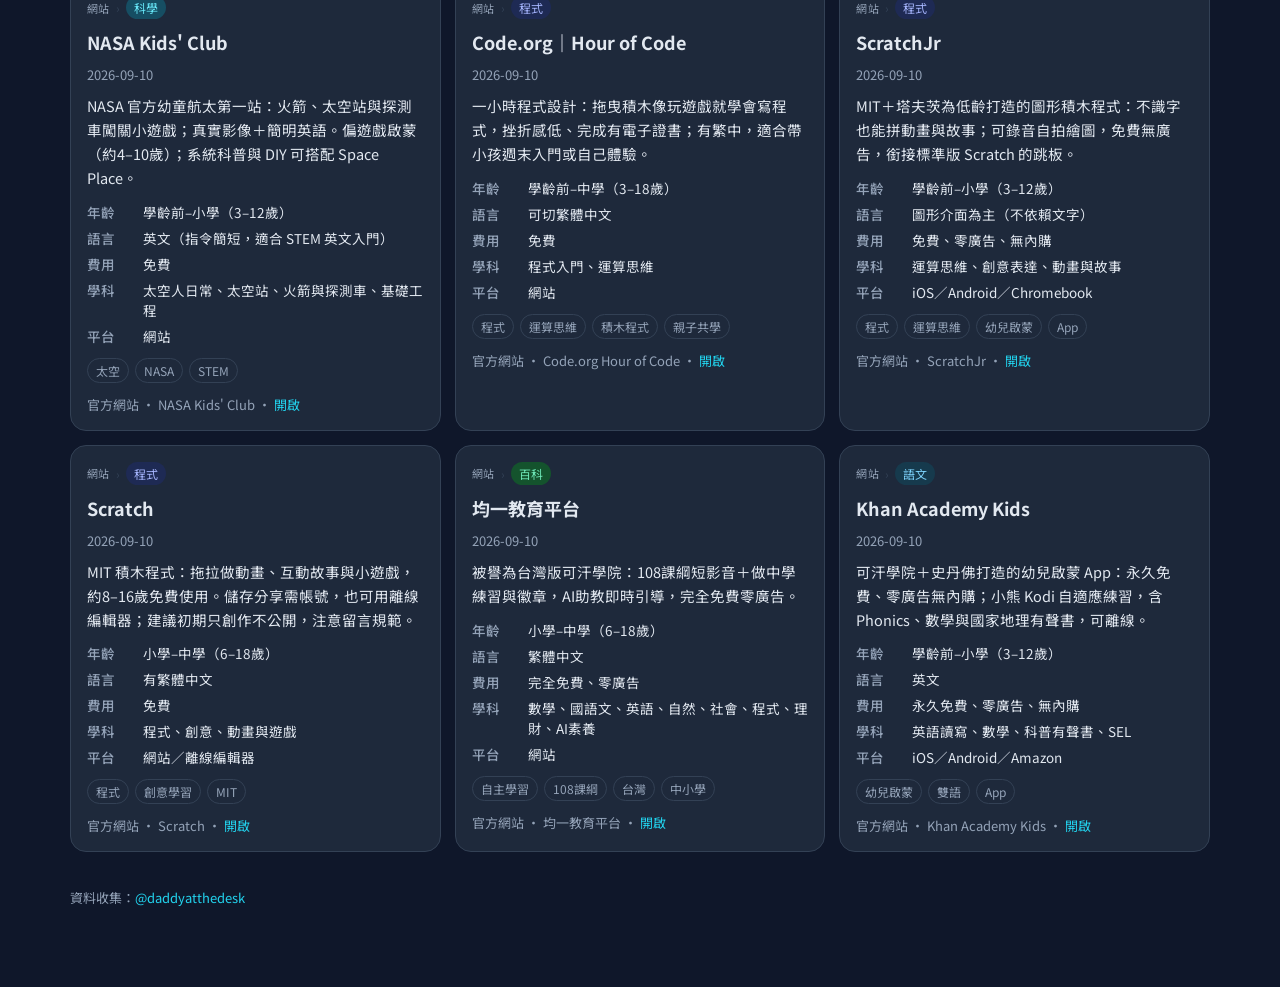
==== commit cb35c859: "上架 CK-12、ABCya（Threads 輪播同步） 依 @daddyatthedesk 今日刊出的 CK-12 與 ABCya 貼文新增兩則學習站點並設為 recommended；更新 meta" ====
--- a/index.html
+++ b/index.html
@@ -24,7 +24,7 @@
   <link rel="preconnect" href="https://fonts.googleapis.com" />
   <link rel="preconnect" href="https://fonts.gstatic.com" crossorigin />
   <link href="https://fonts.googleapis.com/css2?family=Noto+Sans+TC:wght@400;500;600;700&display=swap" rel="stylesheet" />
-  <link rel="stylesheet" href="styles.css?v=57" />
+  <link rel="stylesheet" href="styles.css?v=58" />
   <script type="text/javascript">
     (function(c,l,a,r,i,t,y){
       c[a]=c[a]||function(){(c[a].q=c[a].q||[]).push(arguments)};
@@ -72,6 +72,6 @@
     <div class="list" id="list"></div>
     <footer>資料收集：<a href="https://www.threads.com/@daddyatthedesk" target="_blank" rel="noopener">@daddyatthedesk</a></footer>
   </div>
-  <script src="app.js?v=57"></script>
+  <script src="app.js?v=58"></script>
 </body>
 </html>
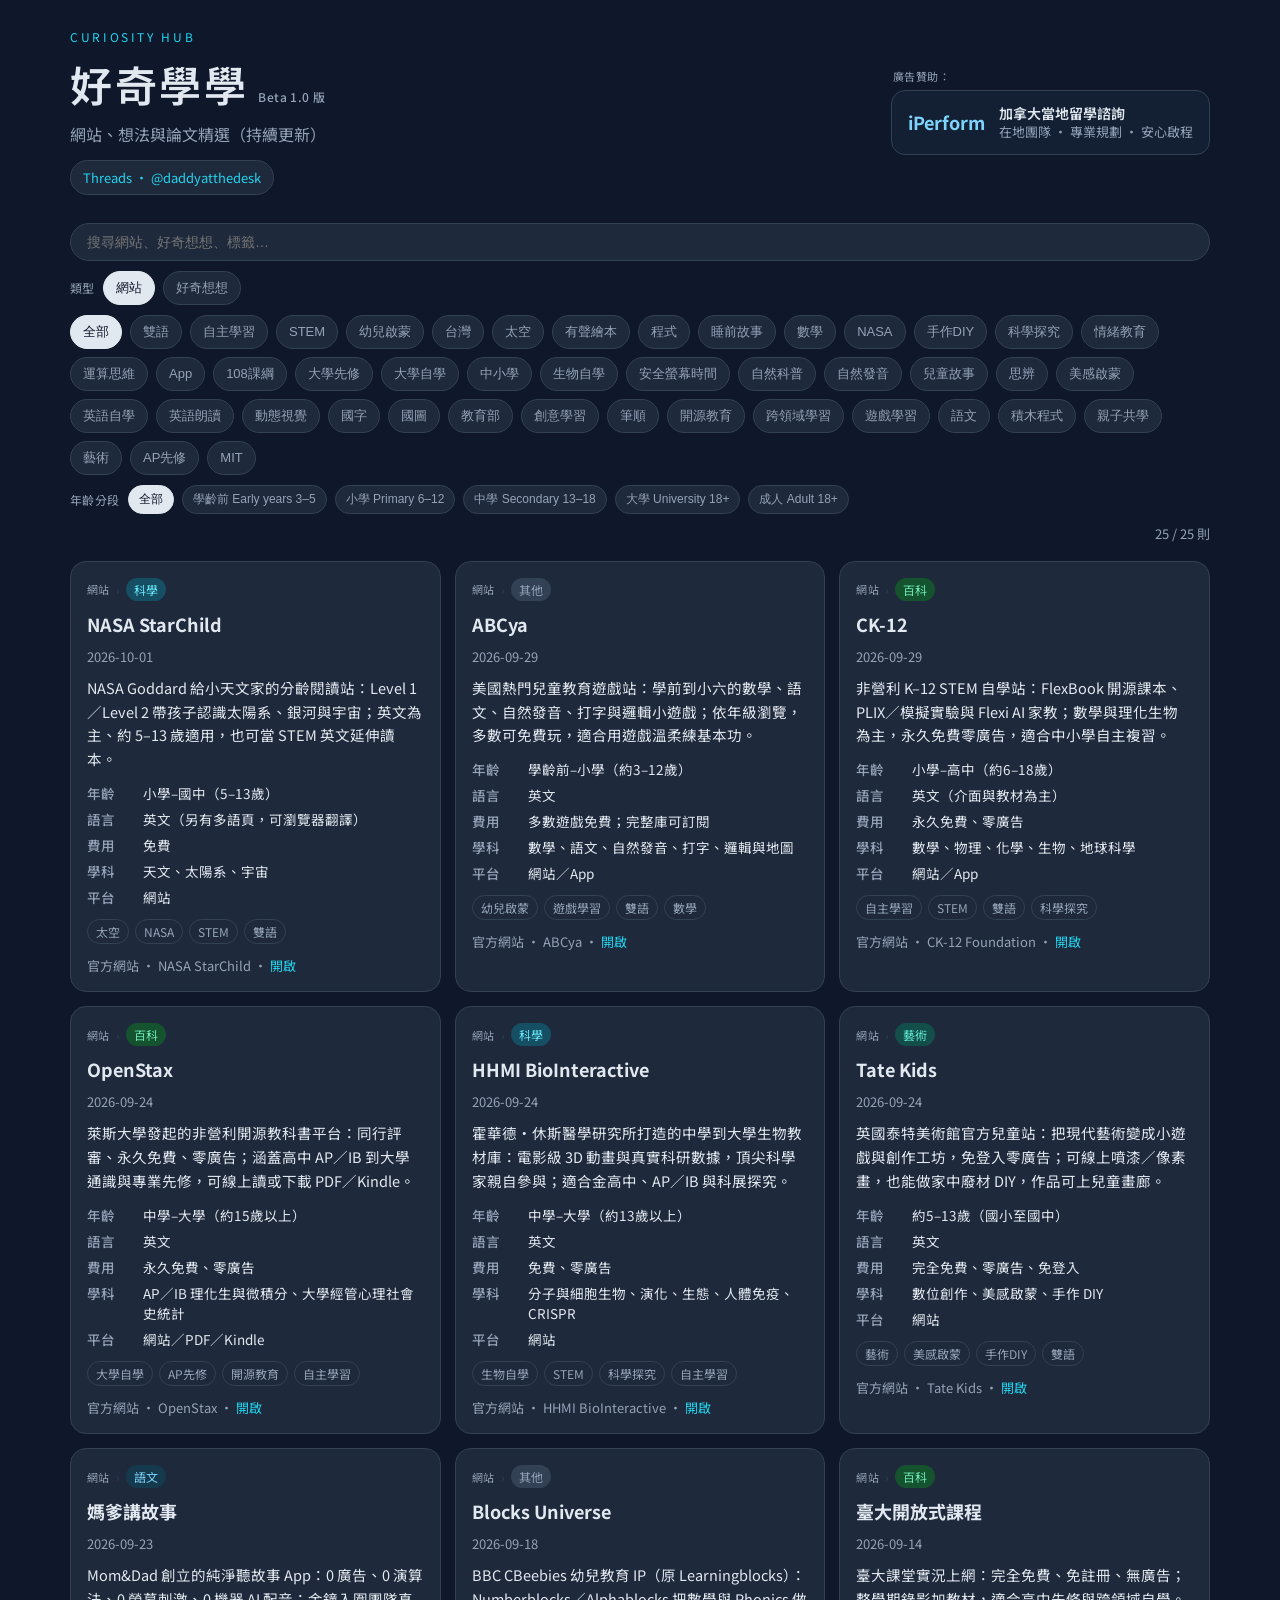
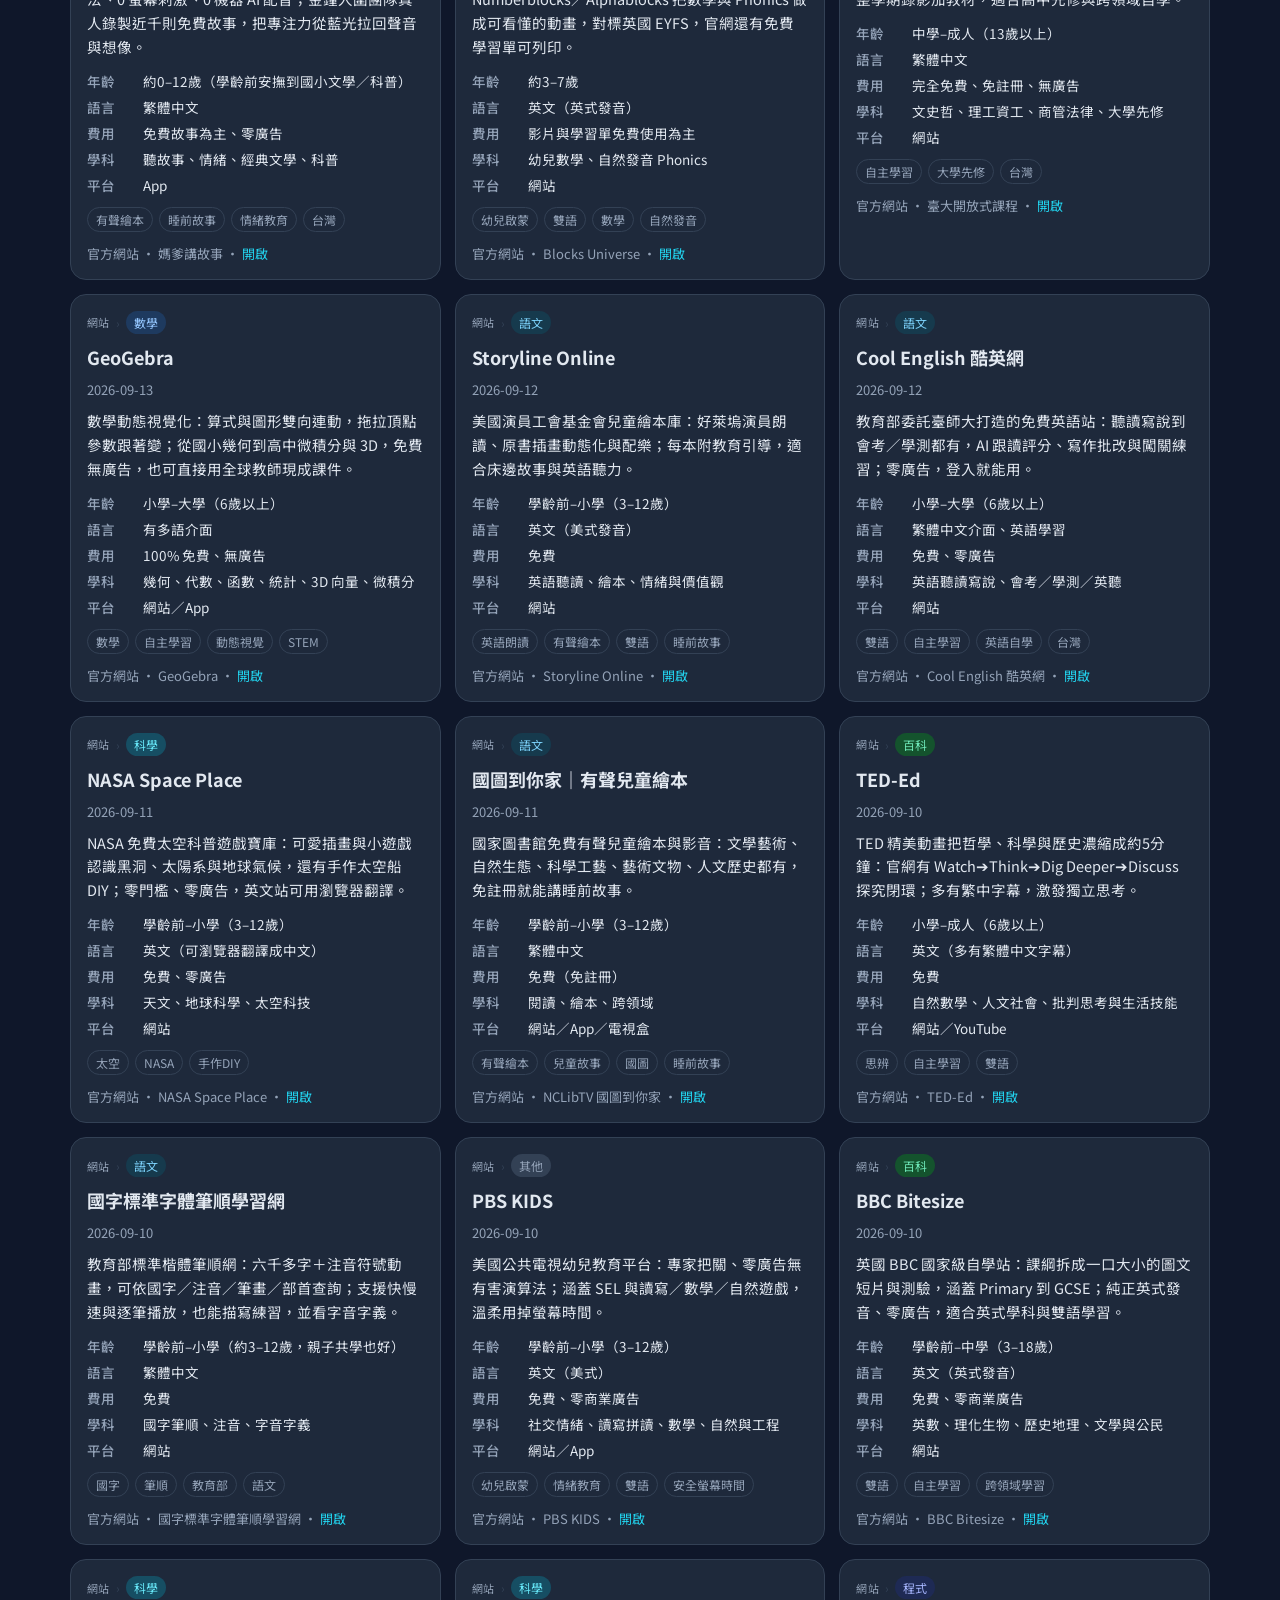
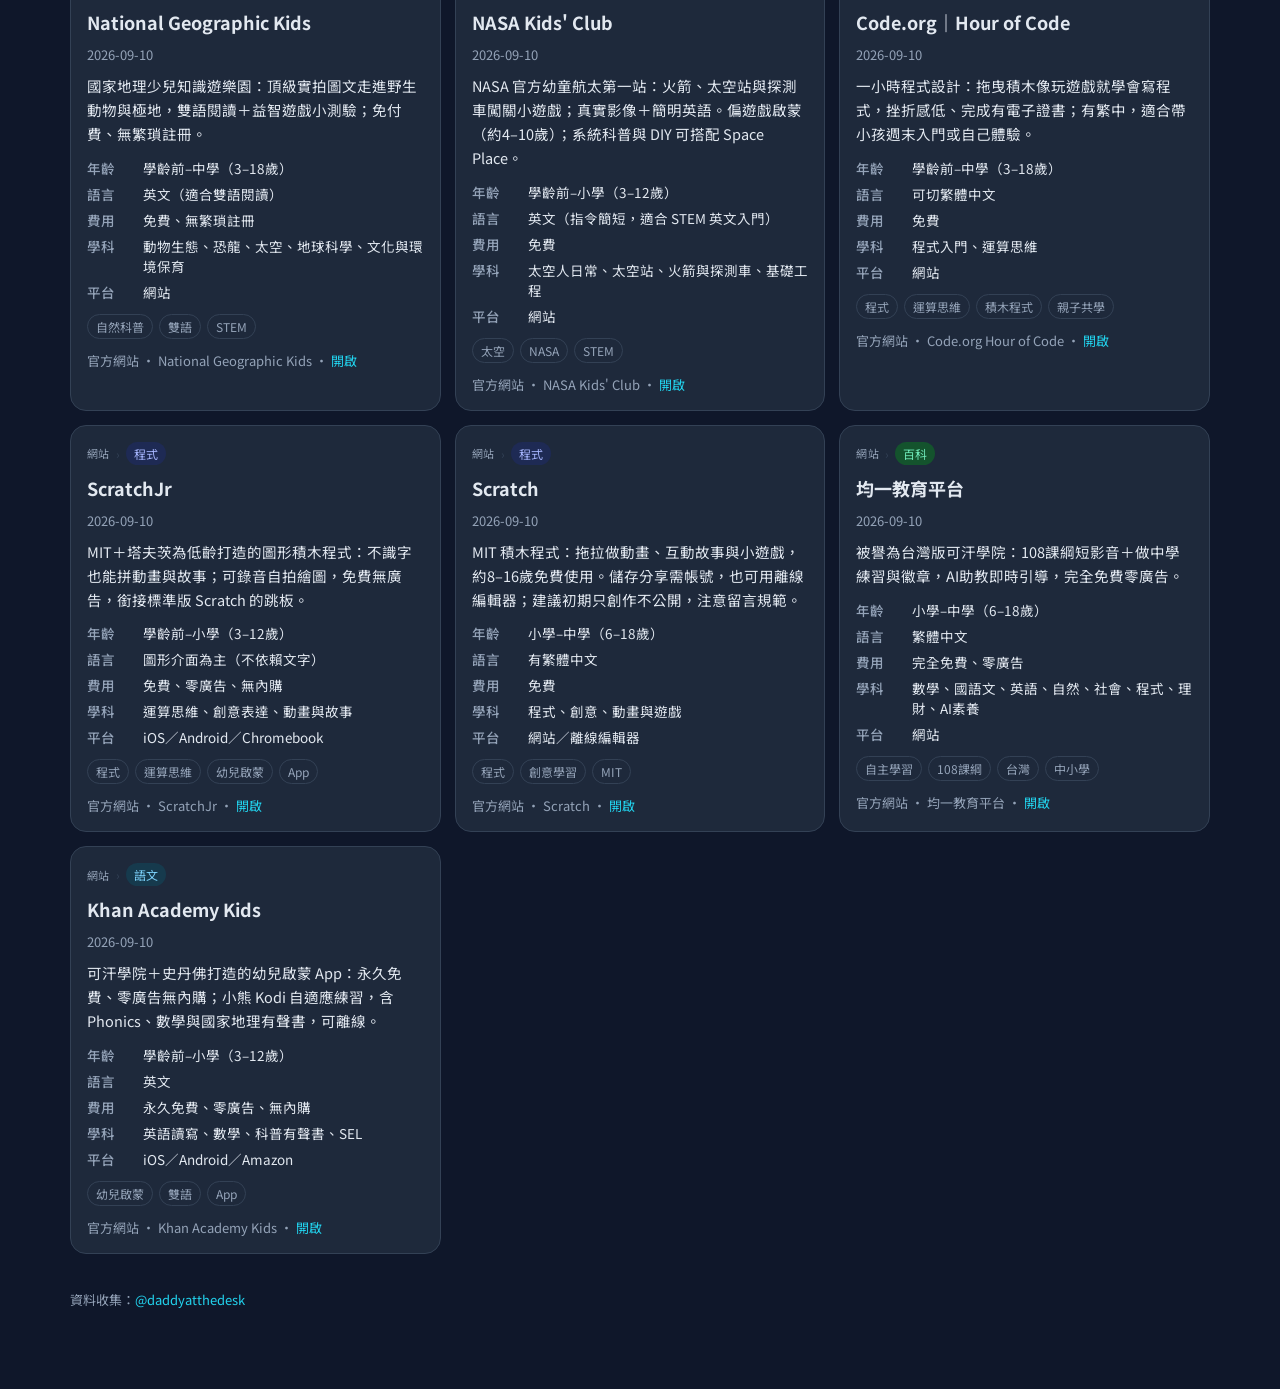
==== commit 2f932eea: "sync: online NASA StarChild from Threads 依 @daddyatthedesk 今日刊出的 NASA StarChild 貼文新增一則學習站點並設為 recomm" ====
--- a/index.html
+++ b/index.html
@@ -24,7 +24,7 @@
   <link rel="preconnect" href="https://fonts.googleapis.com" />
   <link rel="preconnect" href="https://fonts.gstatic.com" crossorigin />
   <link href="https://fonts.googleapis.com/css2?family=Noto+Sans+TC:wght@400;500;600;700&display=swap" rel="stylesheet" />
-  <link rel="stylesheet" href="styles.css?v=58" />
+  <link rel="stylesheet" href="styles.css?v=59" />
   <script type="text/javascript">
     (function(c,l,a,r,i,t,y){
       c[a]=c[a]||function(){(c[a].q=c[a].q||[]).push(arguments)};
@@ -72,6 +72,6 @@
     <div class="list" id="list"></div>
     <footer>資料收集：<a href="https://www.threads.com/@daddyatthedesk" target="_blank" rel="noopener">@daddyatthedesk</a></footer>
   </div>
-  <script src="app.js?v=58"></script>
+  <script src="app.js?v=59"></script>
 </body>
 </html>
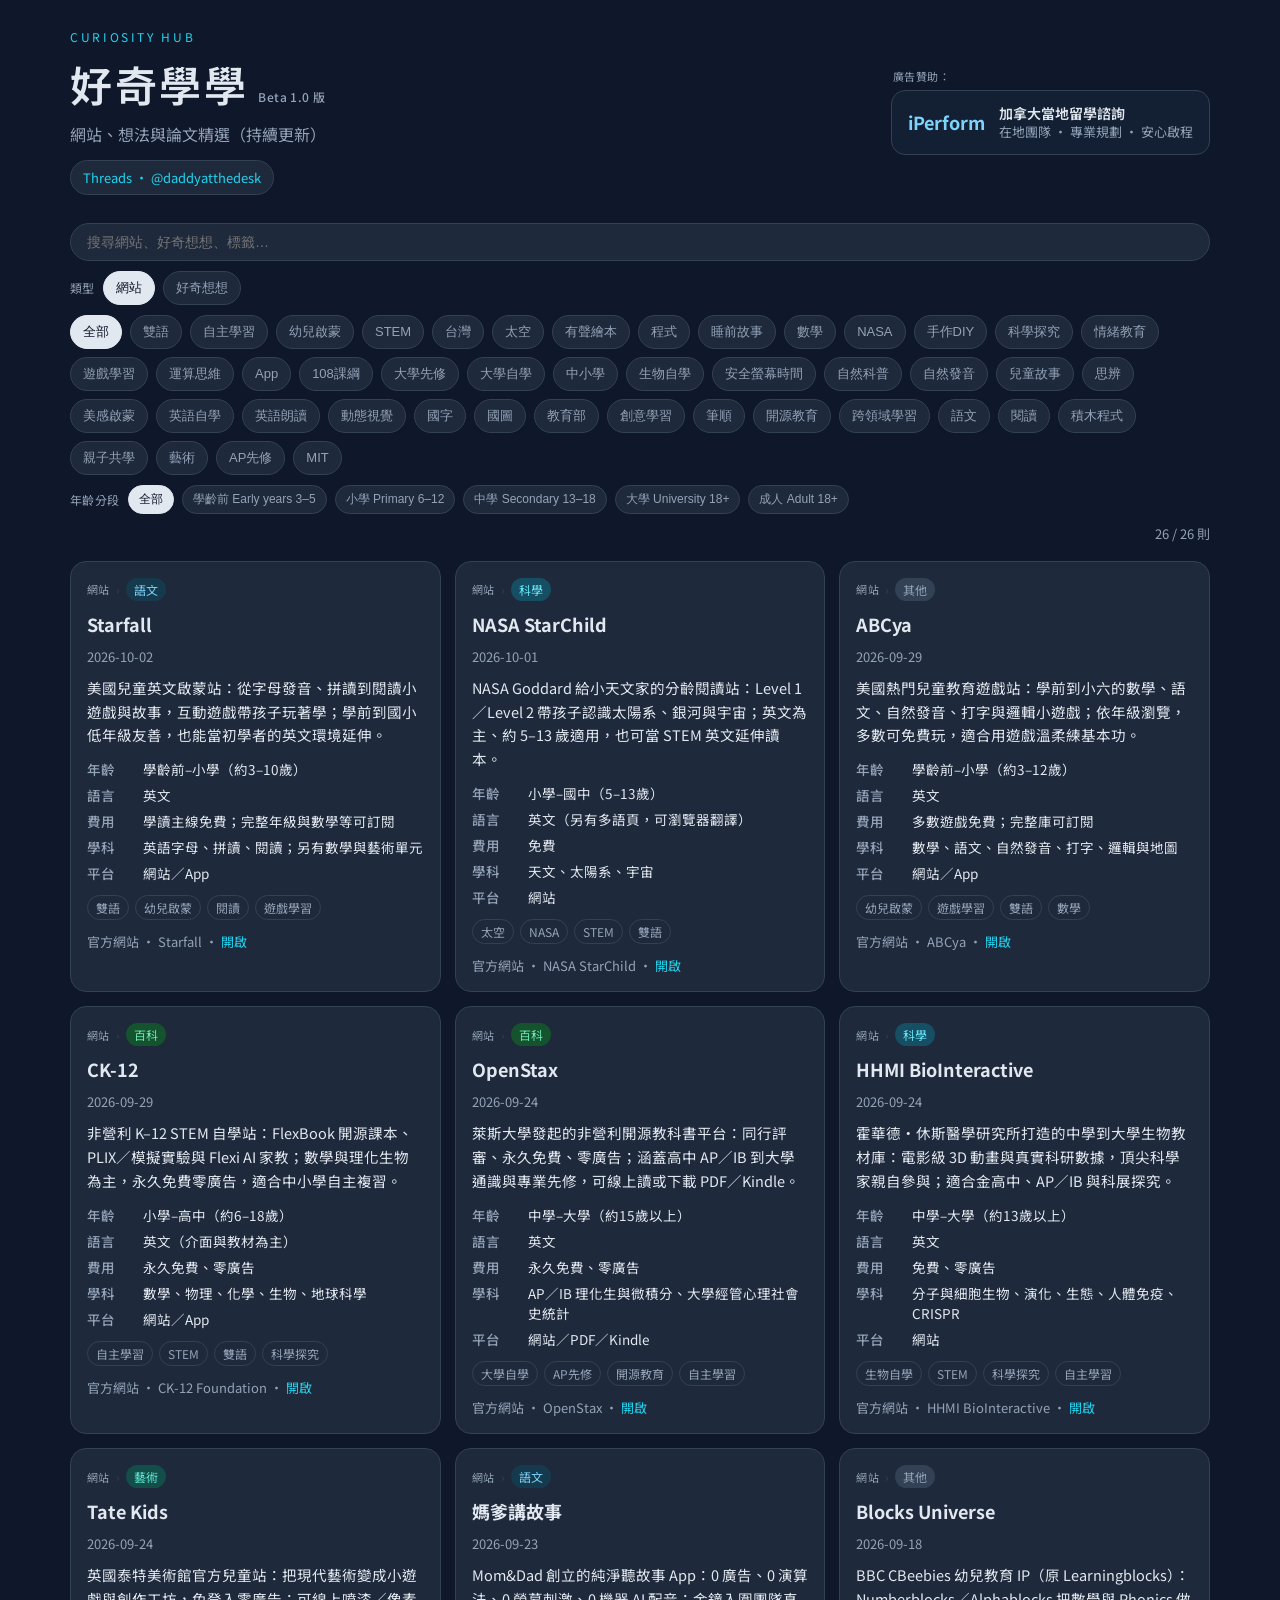
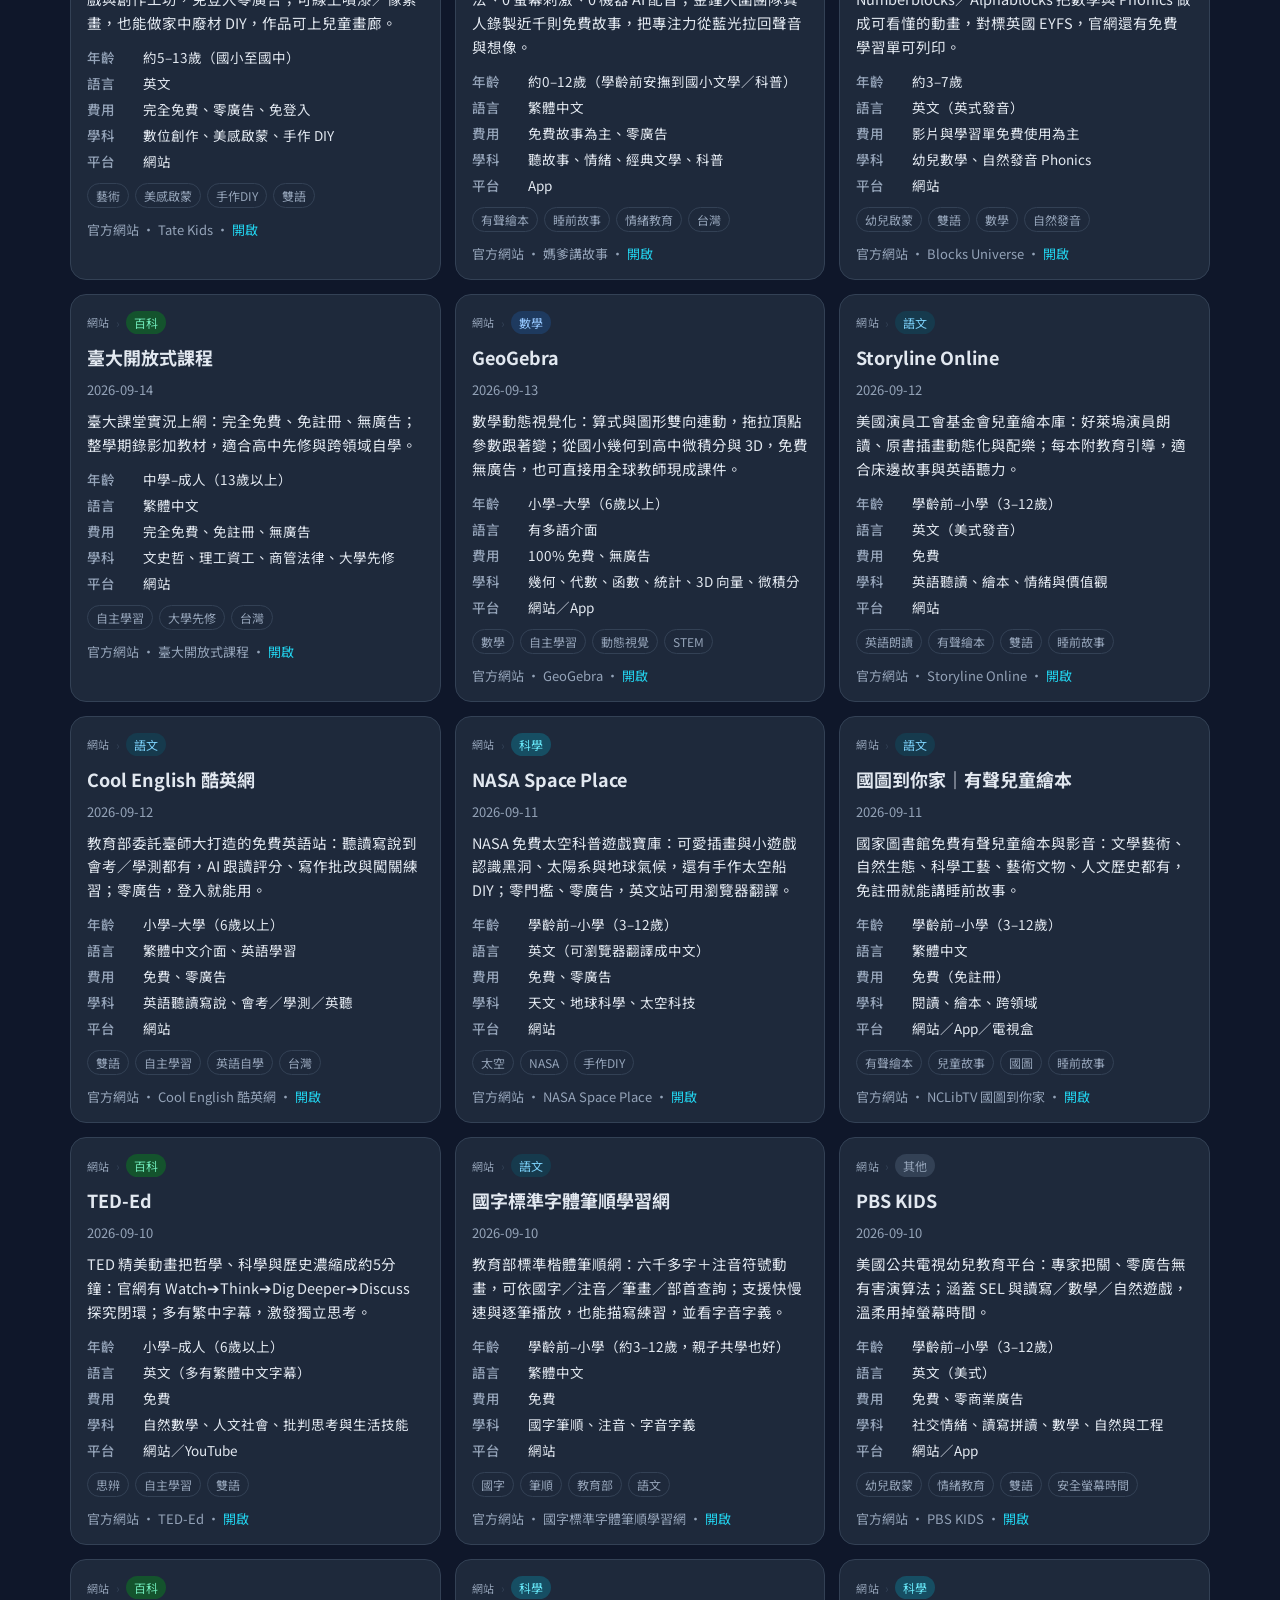
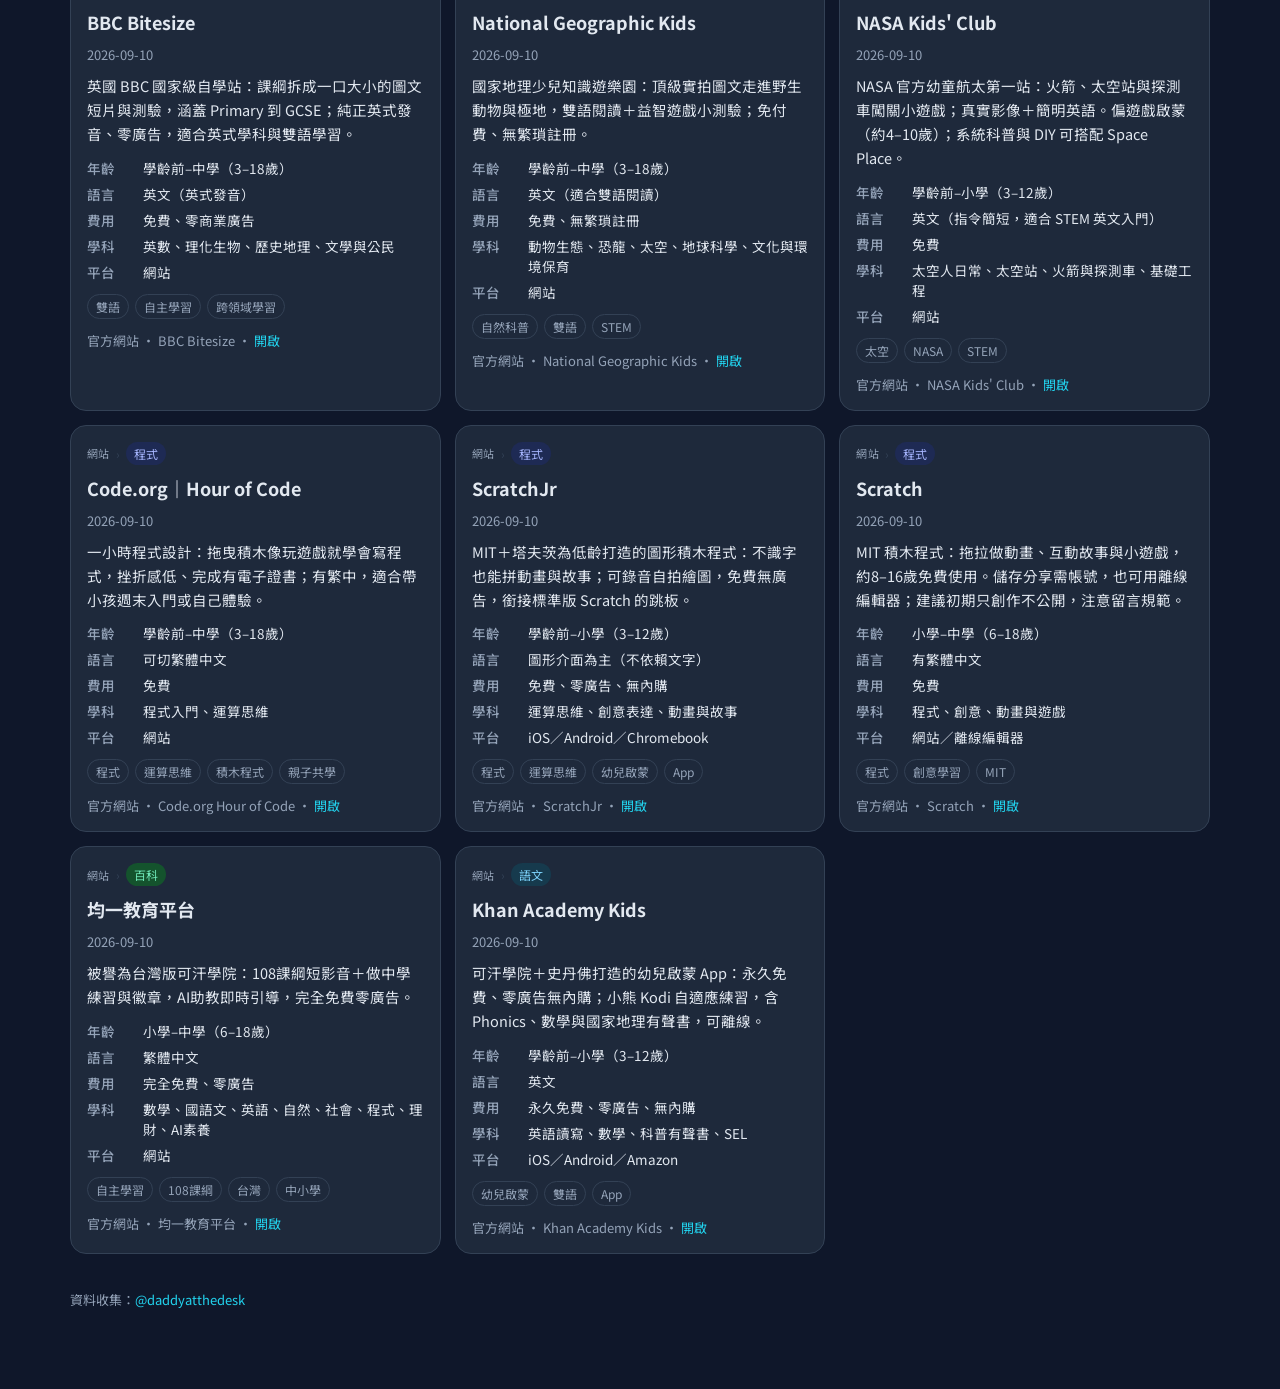
==== commit 3a0f4204: "sync: online Starfall from Threads 依 @daddyatthedesk 已刊出的 Starfall 英文啟蒙站貼文新增一則學習站點並設為 recommended；更新" ====
--- a/index.html
+++ b/index.html
@@ -24,7 +24,7 @@
   <link rel="preconnect" href="https://fonts.googleapis.com" />
   <link rel="preconnect" href="https://fonts.gstatic.com" crossorigin />
   <link href="https://fonts.googleapis.com/css2?family=Noto+Sans+TC:wght@400;500;600;700&display=swap" rel="stylesheet" />
-  <link rel="stylesheet" href="styles.css?v=59" />
+  <link rel="stylesheet" href="styles.css?v=60" />
   <script type="text/javascript">
     (function(c,l,a,r,i,t,y){
       c[a]=c[a]||function(){(c[a].q=c[a].q||[]).push(arguments)};
@@ -72,6 +72,6 @@
     <div class="list" id="list"></div>
     <footer>資料收集：<a href="https://www.threads.com/@daddyatthedesk" target="_blank" rel="noopener">@daddyatthedesk</a></footer>
   </div>
-  <script src="app.js?v=59"></script>
+  <script src="app.js?v=60"></script>
 </body>
 </html>
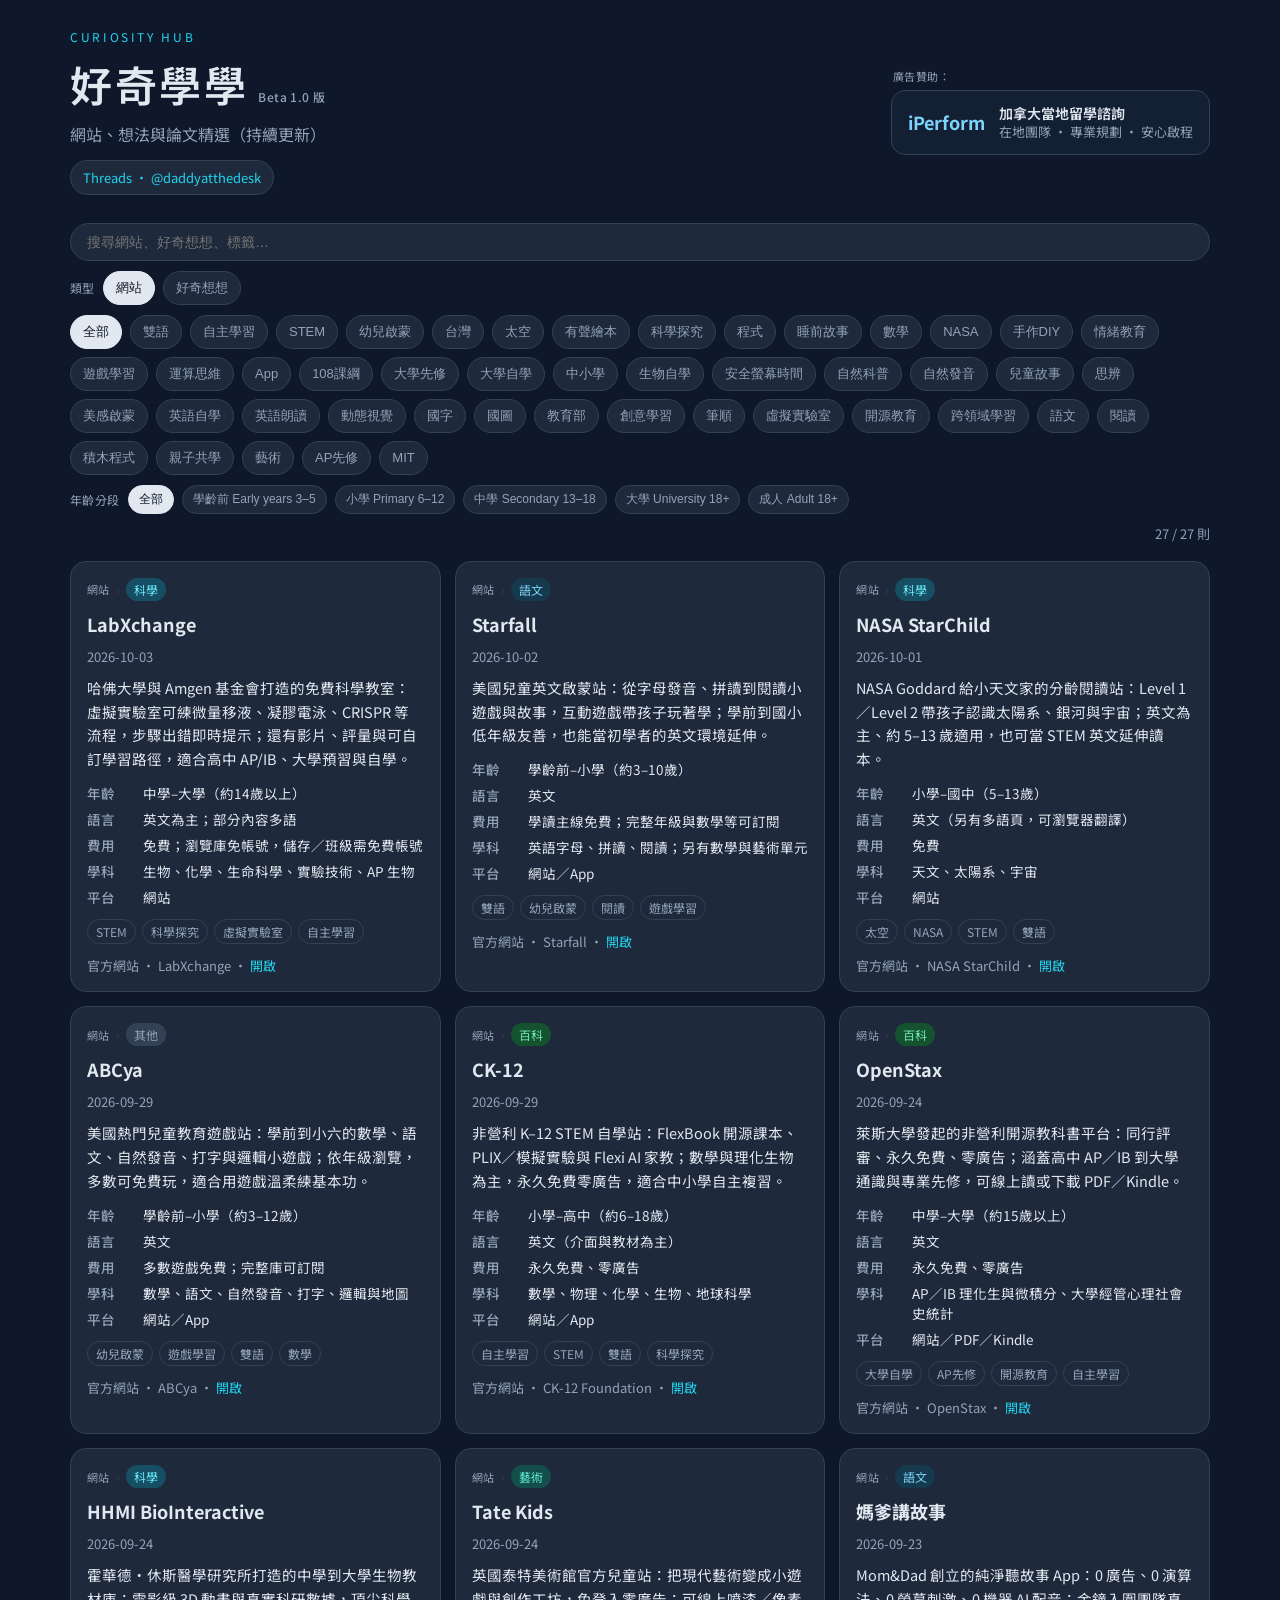
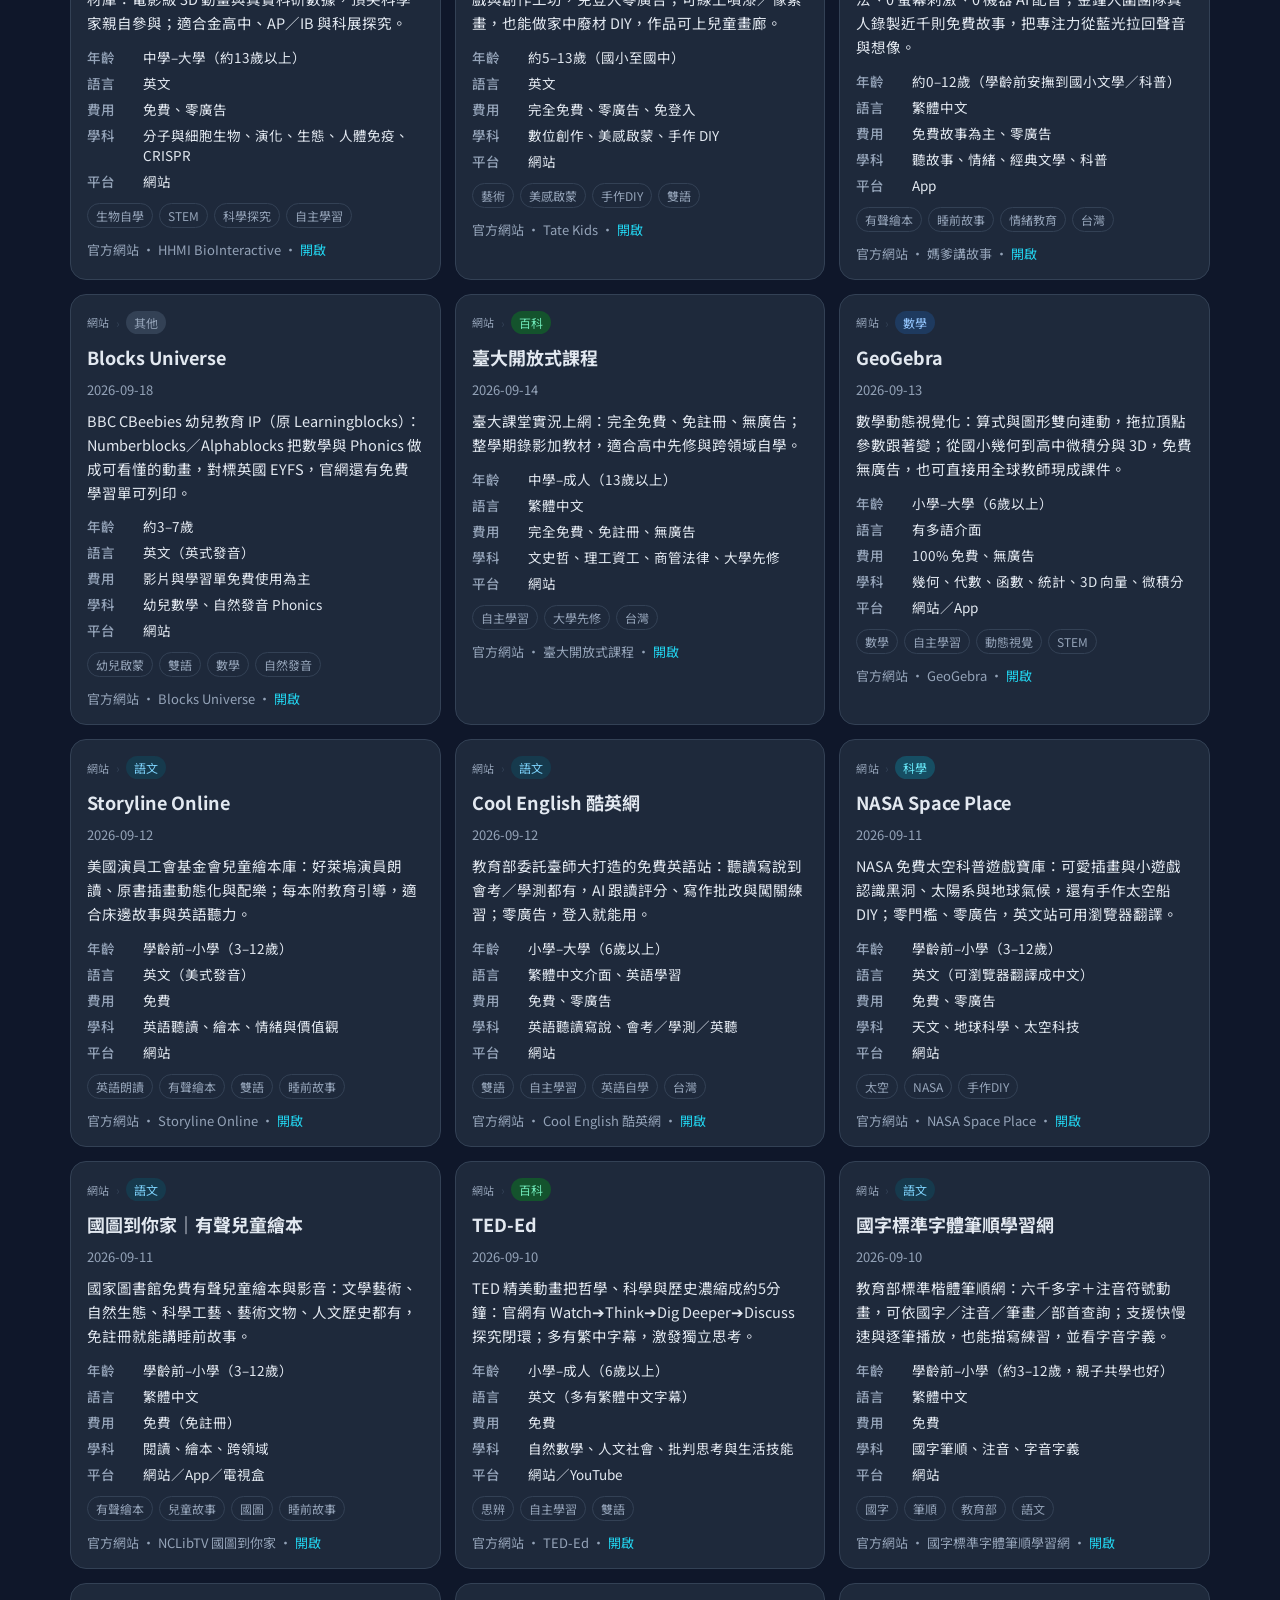
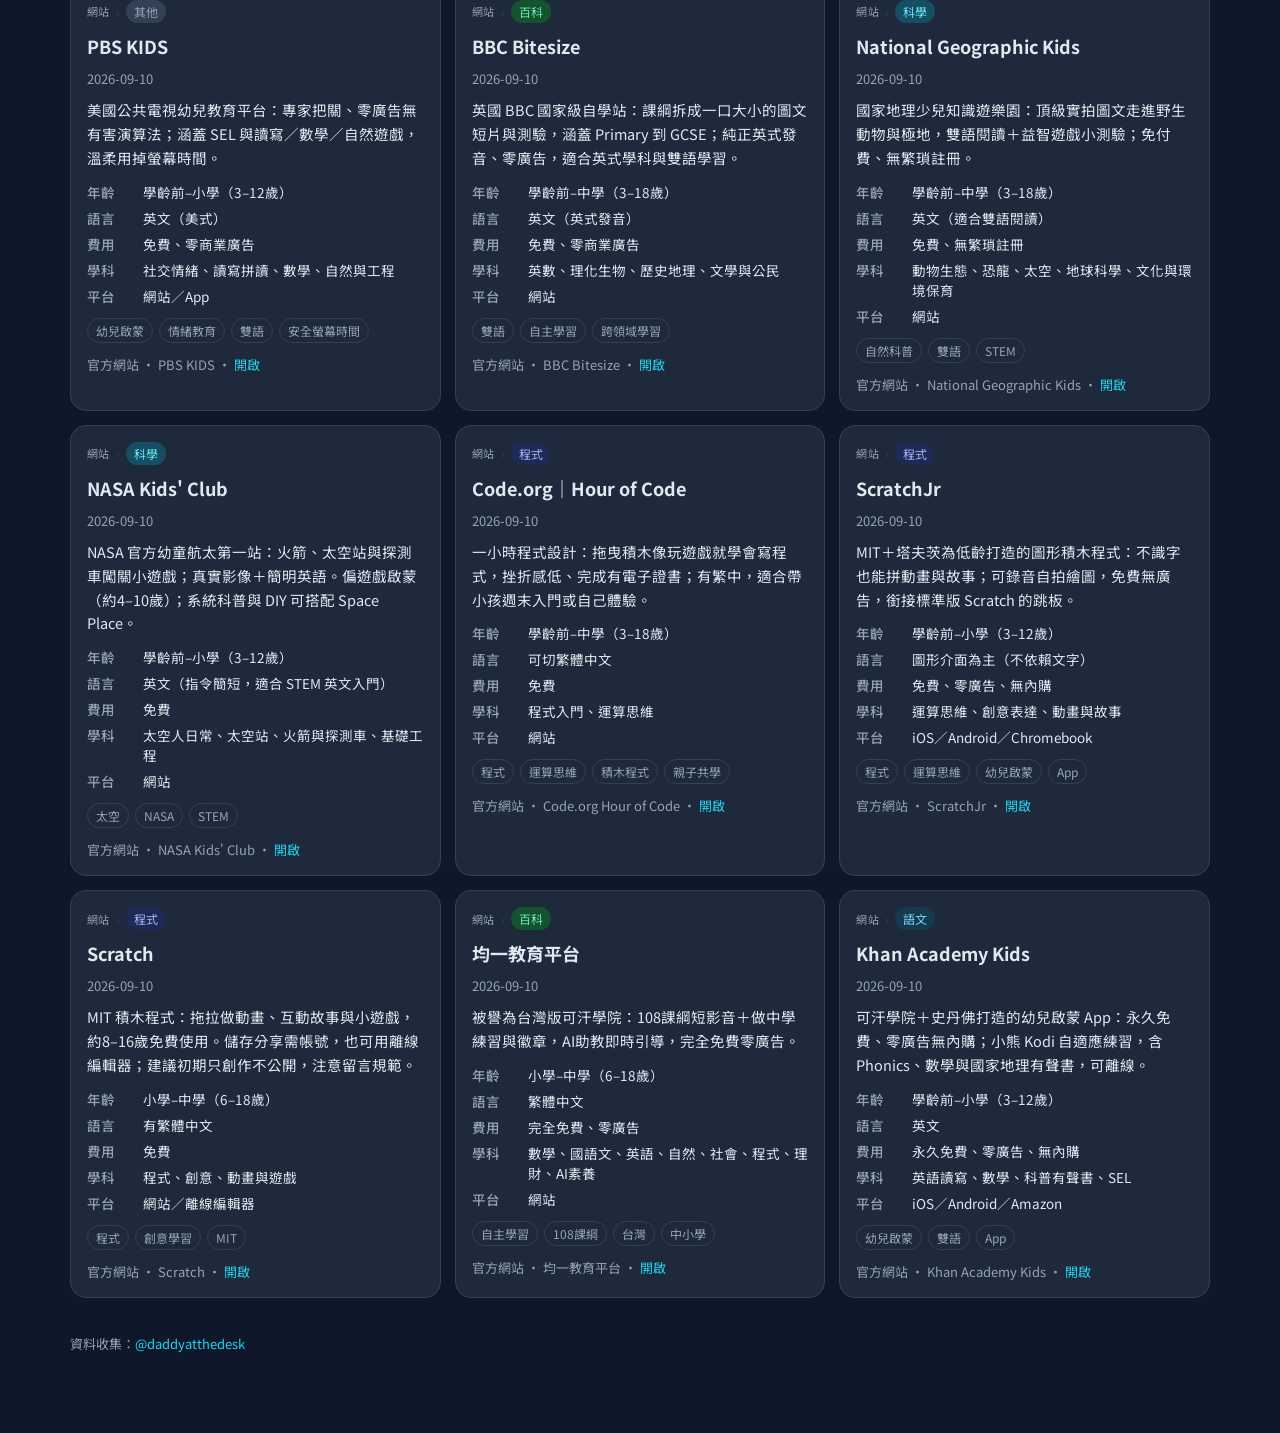
==== commit 379a3c75: "sync: 上線 LabXchange（Threads 2026-10-03）" ====
--- a/index.html
+++ b/index.html
@@ -24,7 +24,7 @@
   <link rel="preconnect" href="https://fonts.googleapis.com" />
   <link rel="preconnect" href="https://fonts.gstatic.com" crossorigin />
   <link href="https://fonts.googleapis.com/css2?family=Noto+Sans+TC:wght@400;500;600;700&display=swap" rel="stylesheet" />
-  <link rel="stylesheet" href="styles.css?v=60" />
+  <link rel="stylesheet" href="styles.css?v=61" />
   <script type="text/javascript">
     (function(c,l,a,r,i,t,y){
       c[a]=c[a]||function(){(c[a].q=c[a].q||[]).push(arguments)};
@@ -72,6 +72,6 @@
     <div class="list" id="list"></div>
     <footer>資料收集：<a href="https://www.threads.com/@daddyatthedesk" target="_blank" rel="noopener">@daddyatthedesk</a></footer>
   </div>
-  <script src="app.js?v=60"></script>
+  <script src="app.js?v=61"></script>
 </body>
 </html>
